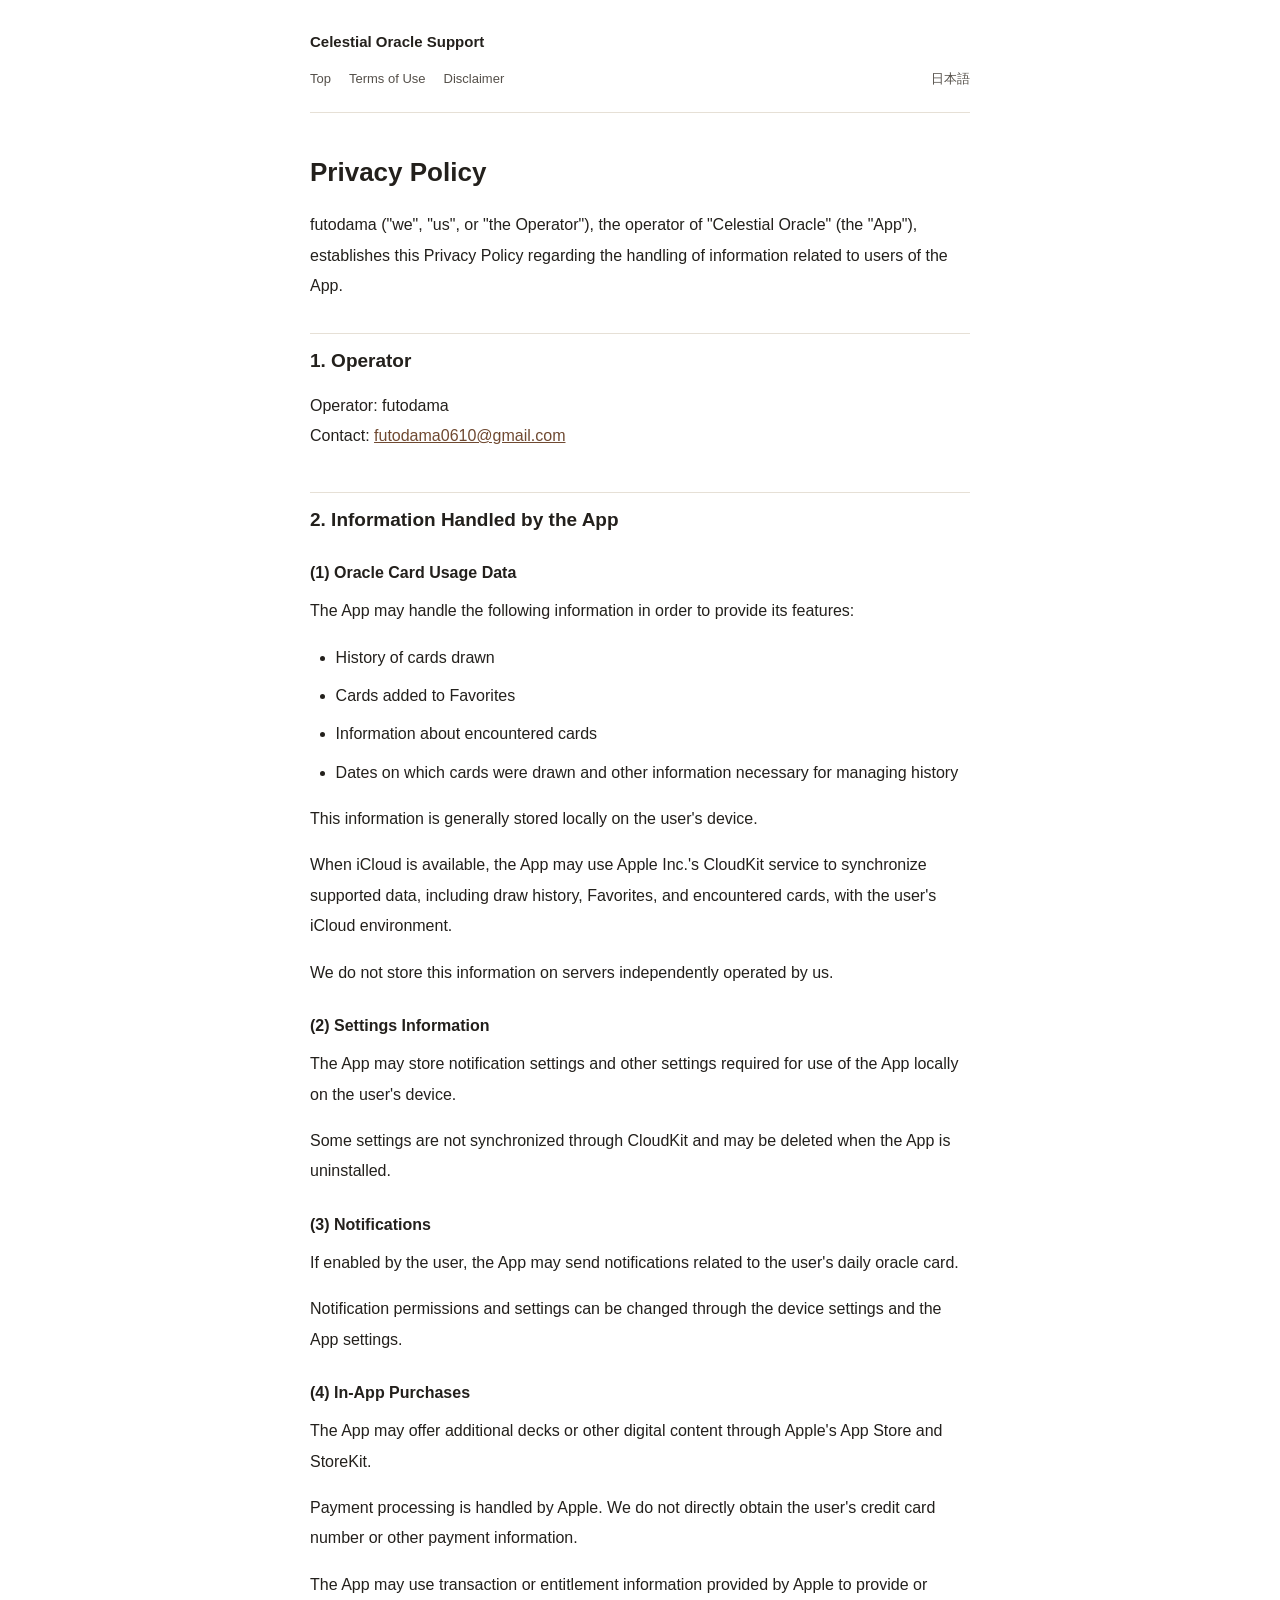
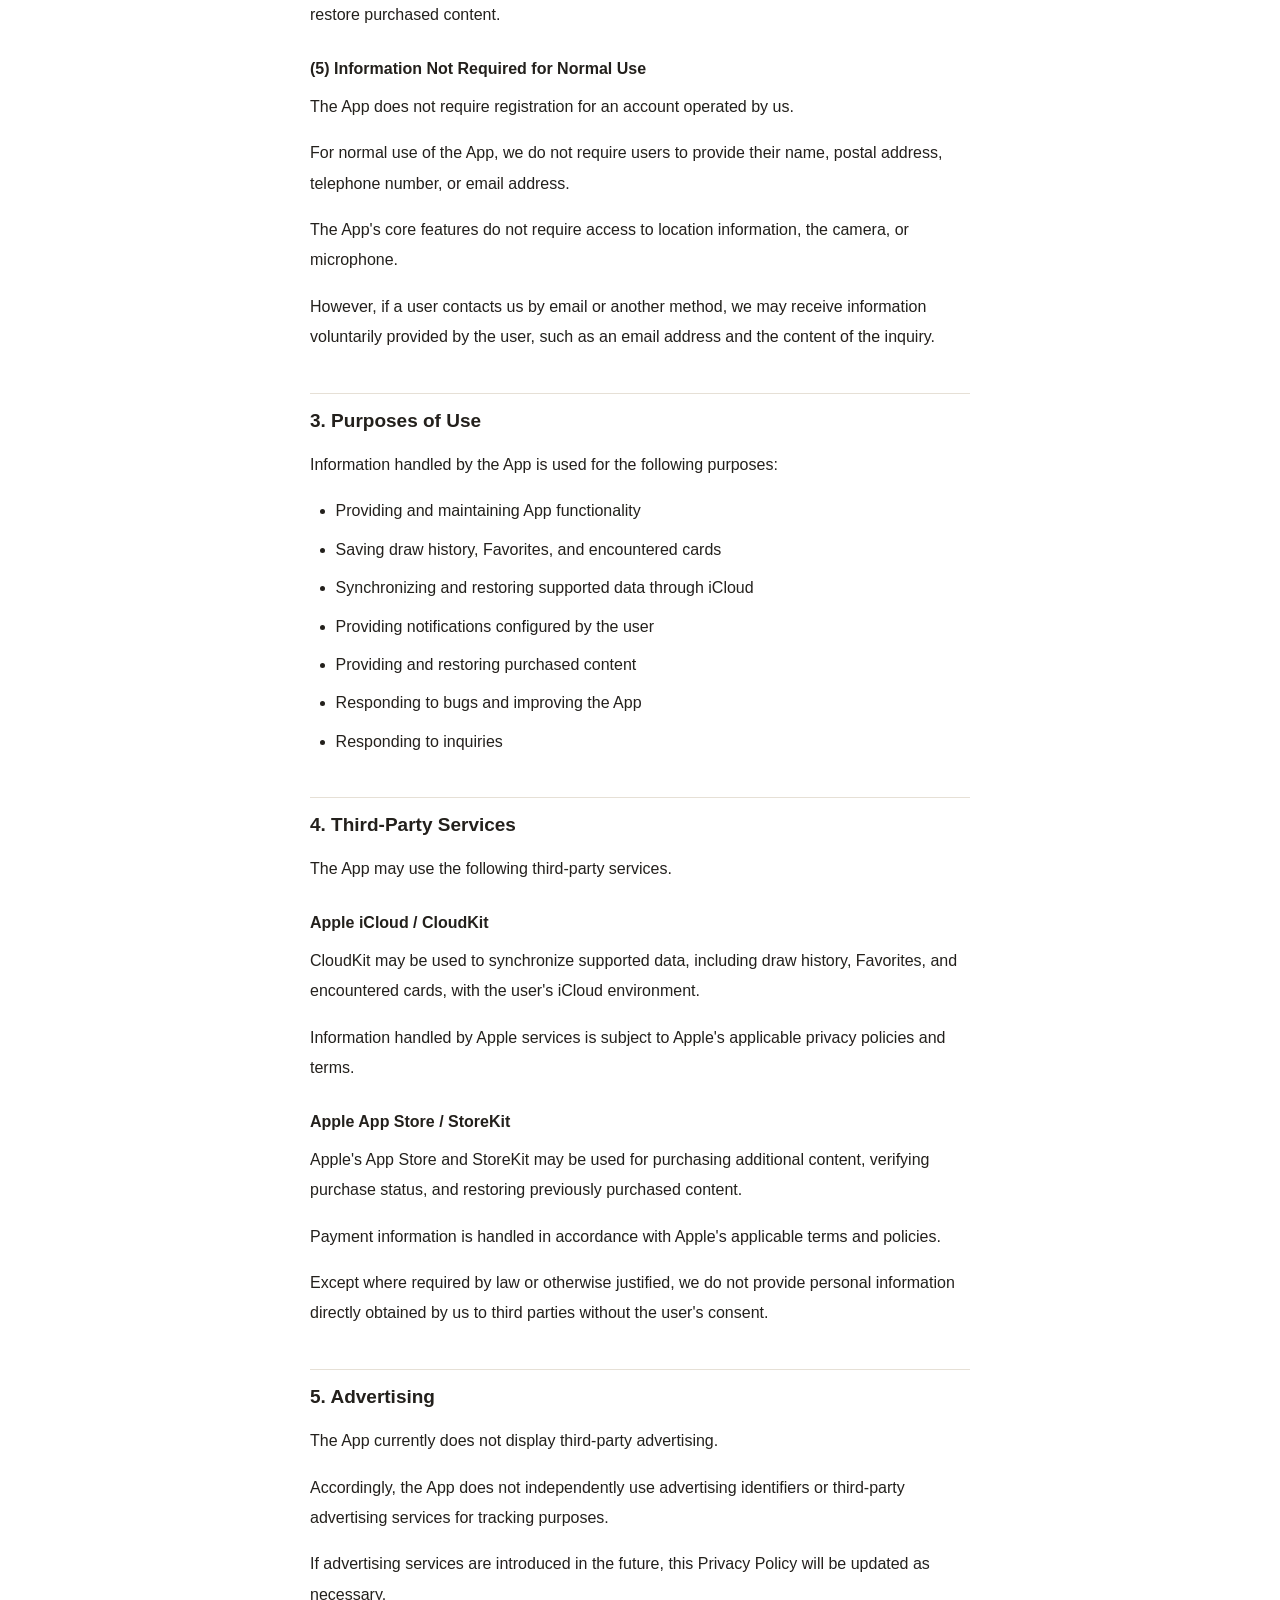
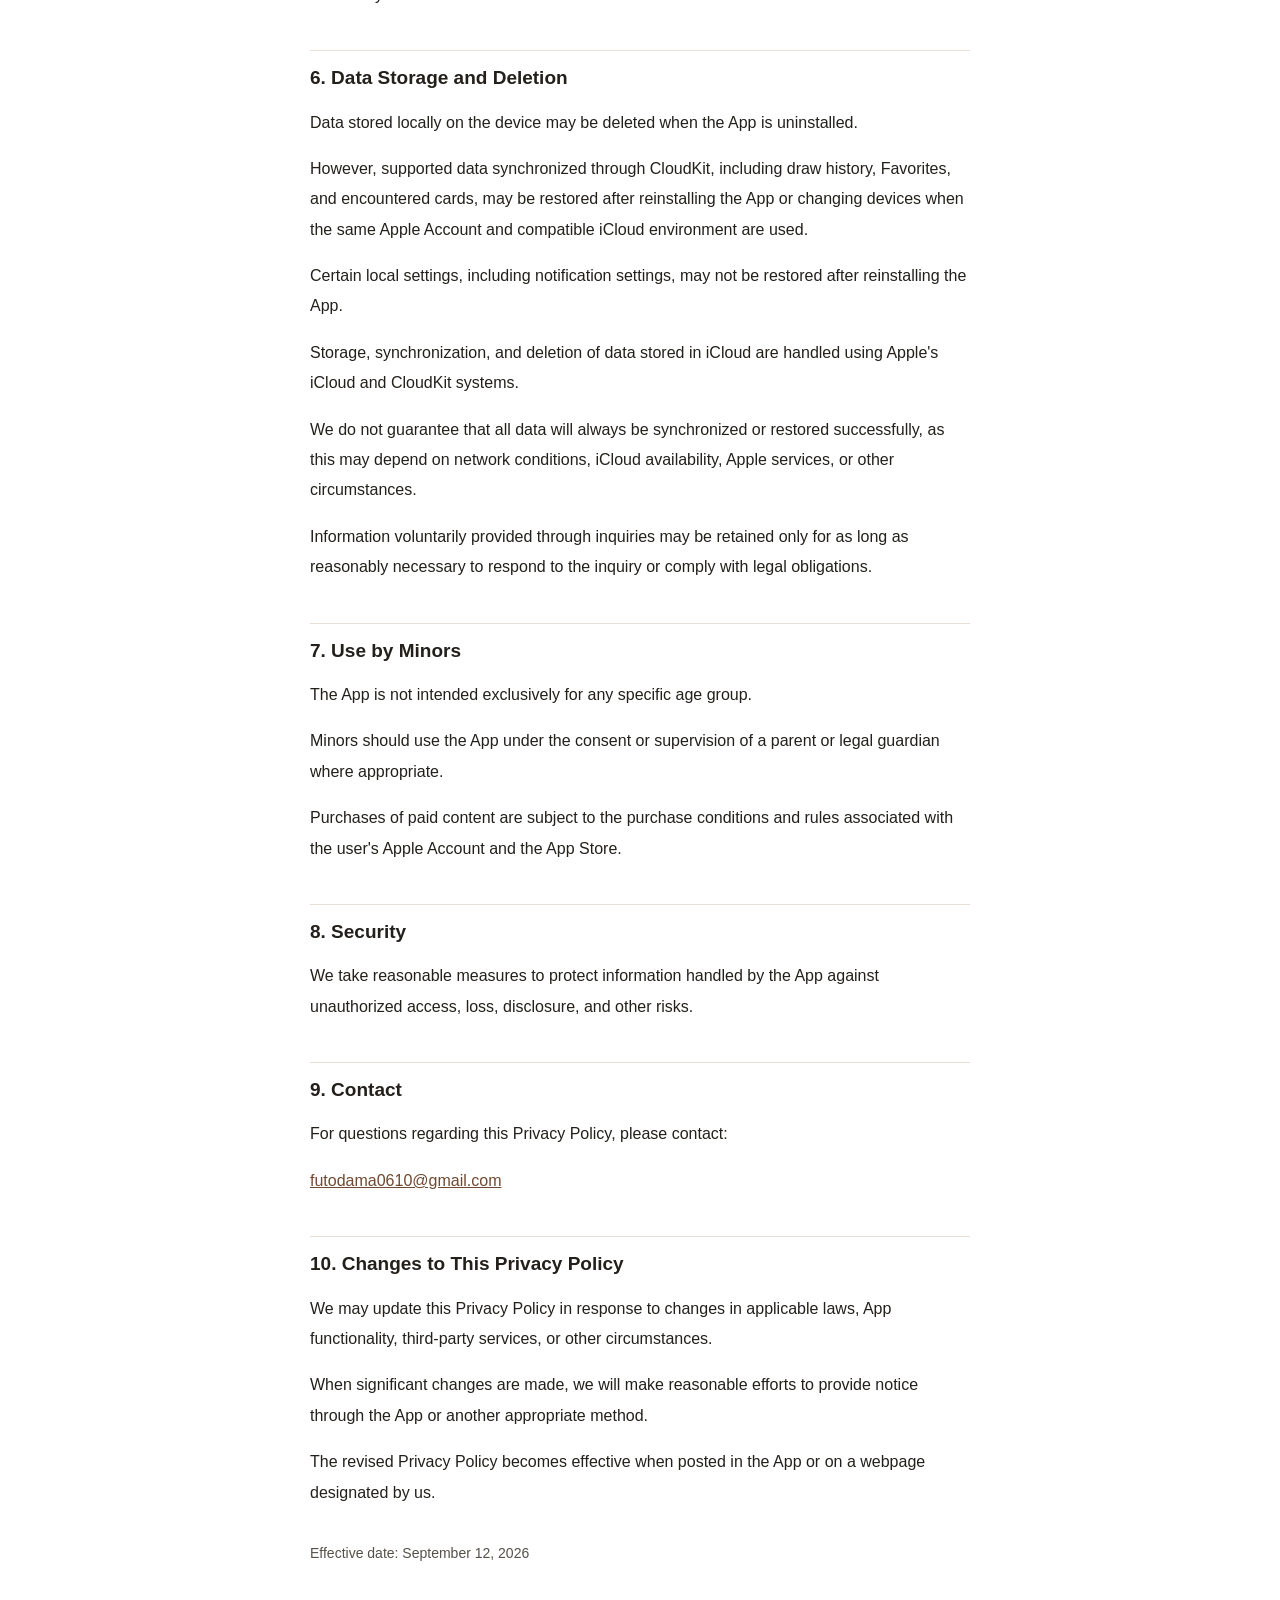
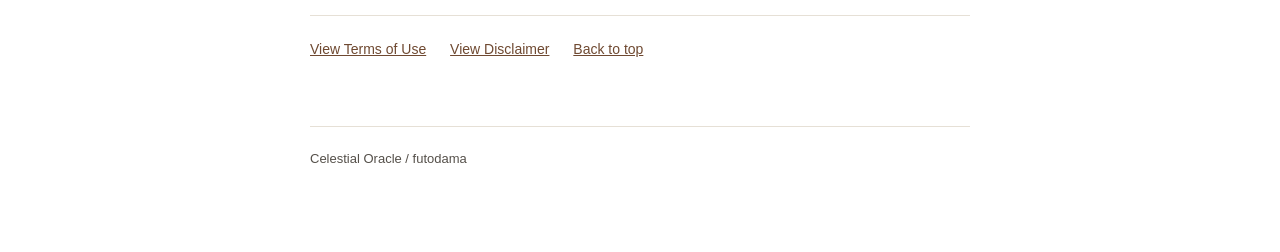
==== en/privacy/index.html @ 8b8c3f45 "feat: add Celestial Oracle support pages Public GitHub Pages support site for Celestial Oracle: Priv" ====
<!DOCTYPE html>
<html lang="en">
<head>
<meta charset="UTF-8">
<meta name="viewport" content="width=device-width, initial-scale=1">
<title>Privacy Policy | Celestial Oracle Support</title>
<meta name="description" content="Celestial Oracle's Privacy Policy.">
<link rel="stylesheet" href="../../style.css">
</head>
<body>
<div class="page">

<header class="site-header">
  <p class="site-title"><a href="../">Celestial Oracle Support</a></p>
  <nav class="site-nav" aria-label="Page links">
    <a href="../">Top</a>
    <a href="../terms/">Terms of Use</a>
    <a href="../disclaimer/">Disclaimer</a>
    <a class="lang-switch" href="../../privacy/">日本語</a>
  </nav>
</header>

<main>
  <h1>Privacy Policy</h1>

  <p>futodama ("we", "us", or "the Operator"), the operator of "Celestial Oracle" (the "App"), establishes this Privacy Policy regarding the handling of information related to users of the App.</p>

  <h2>1. Operator</h2>
  <p>Operator: futodama<br>
  Contact: <a href="mailto:futodama0610@gmail.com">futodama0610@gmail.com</a></p>

  <h2>2. Information Handled by the App</h2>

  <h3>(1) Oracle Card Usage Data</h3>
  <p>The App may handle the following information in order to provide its features:</p>
  <ul>
    <li>History of cards drawn</li>
    <li>Cards added to Favorites</li>
    <li>Information about encountered cards</li>
    <li>Dates on which cards were drawn and other information necessary for managing history</li>
  </ul>
  <p>This information is generally stored locally on the user's device.</p>
  <p>When iCloud is available, the App may use Apple Inc.'s CloudKit service to synchronize supported data, including draw history, Favorites, and encountered cards, with the user's iCloud environment.</p>
  <p>We do not store this information on servers independently operated by us.</p>

  <h3>(2) Settings Information</h3>
  <p>The App may store notification settings and other settings required for use of the App locally on the user's device.</p>
  <p>Some settings are not synchronized through CloudKit and may be deleted when the App is uninstalled.</p>

  <h3>(3) Notifications</h3>
  <p>If enabled by the user, the App may send notifications related to the user's daily oracle card.</p>
  <p>Notification permissions and settings can be changed through the device settings and the App settings.</p>

  <h3>(4) In-App Purchases</h3>
  <p>The App may offer additional decks or other digital content through Apple's App Store and StoreKit.</p>
  <p>Payment processing is handled by Apple. We do not directly obtain the user's credit card number or other payment information.</p>
  <p>The App may use transaction or entitlement information provided by Apple to provide or restore purchased content.</p>

  <h3>(5) Information Not Required for Normal Use</h3>
  <p>The App does not require registration for an account operated by us.</p>
  <p>For normal use of the App, we do not require users to provide their name, postal address, telephone number, or email address.</p>
  <p>The App's core features do not require access to location information, the camera, or microphone.</p>
  <p>However, if a user contacts us by email or another method, we may receive information voluntarily provided by the user, such as an email address and the content of the inquiry.</p>

  <h2>3. Purposes of Use</h2>
  <p>Information handled by the App is used for the following purposes:</p>
  <ul>
    <li>Providing and maintaining App functionality</li>
    <li>Saving draw history, Favorites, and encountered cards</li>
    <li>Synchronizing and restoring supported data through iCloud</li>
    <li>Providing notifications configured by the user</li>
    <li>Providing and restoring purchased content</li>
    <li>Responding to bugs and improving the App</li>
    <li>Responding to inquiries</li>
  </ul>

  <h2>4. Third-Party Services</h2>
  <p>The App may use the following third-party services.</p>

  <h3>Apple iCloud / CloudKit</h3>
  <p>CloudKit may be used to synchronize supported data, including draw history, Favorites, and encountered cards, with the user's iCloud environment.</p>
  <p>Information handled by Apple services is subject to Apple's applicable privacy policies and terms.</p>

  <h3>Apple App Store / StoreKit</h3>
  <p>Apple's App Store and StoreKit may be used for purchasing additional content, verifying purchase status, and restoring previously purchased content.</p>
  <p>Payment information is handled in accordance with Apple's applicable terms and policies.</p>

  <p>Except where required by law or otherwise justified, we do not provide personal information directly obtained by us to third parties without the user's consent.</p>

  <h2>5. Advertising</h2>
  <p>The App currently does not display third-party advertising.</p>
  <p>Accordingly, the App does not independently use advertising identifiers or third-party advertising services for tracking purposes.</p>
  <p>If advertising services are introduced in the future, this Privacy Policy will be updated as necessary.</p>

  <h2>6. Data Storage and Deletion</h2>
  <p>Data stored locally on the device may be deleted when the App is uninstalled.</p>
  <p>However, supported data synchronized through CloudKit, including draw history, Favorites, and encountered cards, may be restored after reinstalling the App or changing devices when the same Apple Account and compatible iCloud environment are used.</p>
  <p>Certain local settings, including notification settings, may not be restored after reinstalling the App.</p>
  <p>Storage, synchronization, and deletion of data stored in iCloud are handled using Apple's iCloud and CloudKit systems.</p>
  <p>We do not guarantee that all data will always be synchronized or restored successfully, as this may depend on network conditions, iCloud availability, Apple services, or other circumstances.</p>
  <p>Information voluntarily provided through inquiries may be retained only for as long as reasonably necessary to respond to the inquiry or comply with legal obligations.</p>

  <h2>7. Use by Minors</h2>
  <p>The App is not intended exclusively for any specific age group.</p>
  <p>Minors should use the App under the consent or supervision of a parent or legal guardian where appropriate.</p>
  <p>Purchases of paid content are subject to the purchase conditions and rules associated with the user's Apple Account and the App Store.</p>

  <h2>8. Security</h2>
  <p>We take reasonable measures to protect information handled by the App against unauthorized access, loss, disclosure, and other risks.</p>

  <h2>9. Contact</h2>
  <p>For questions regarding this Privacy Policy, please contact:</p>
  <p><a href="mailto:futodama0610@gmail.com">futodama0610@gmail.com</a></p>

  <h2>10. Changes to This Privacy Policy</h2>
  <p>We may update this Privacy Policy in response to changes in applicable laws, App functionality, third-party services, or other circumstances.</p>
  <p>When significant changes are made, we will make reasonable efforts to provide notice through the App or another appropriate method.</p>
  <p>The revised Privacy Policy becomes effective when posted in the App or on a webpage designated by us.</p>

  <p class="updated">Effective date: September 12, 2026</p>

  <div class="page-links">
    <a href="../terms/">View Terms of Use</a>
    <a href="../disclaimer/">View Disclaimer</a>
    <a href="../">Back to top</a>
  </div>
</main>

<footer class="site-footer">
  <p>Celestial Oracle / futodama</p>
</footer>

</div>
</body>
</html>
---- style.css ----
/* Celestial Oracle サポートサイト 共通スタイル
   外部フォント・外部画像・CDNは使用しない(OS標準フォントのみ)。 */

:root {
  --color-bg: #ffffff;
  --color-text: #23201c;
  --color-text-soft: #55504a;
  --color-accent: #6f4931;
  --color-rule: #e6e0d6;
  --color-surface: #fbfaf7;
}

* {
  box-sizing: border-box;
}

html {
  -webkit-text-size-adjust: 100%;
}

body {
  margin: 0;
  background: var(--color-bg);
  color: var(--color-text);
  font-family: -apple-system, BlinkMacSystemFont, "Hiragino Sans",
    "Hiragino Kaku Gothic ProN", "Yu Gothic", Meiryo, sans-serif;
  font-size: 16px;
  line-height: 1.9;
  overflow-x: hidden;
}

.page {
  max-width: 700px;
  margin: 0 auto;
  padding: 0 20px 64px;
}

/* ヘッダー */
.site-header {
  border-bottom: 1px solid var(--color-rule);
  margin-bottom: 40px;
  padding: 28px 0 20px;
}

.site-header .site-title {
  font-size: 15px;
  font-weight: 700;
  margin: 0 0 10px;
}

.site-header .site-title a {
  color: var(--color-text);
  text-decoration: none;
}

.site-nav {
  display: flex;
  flex-wrap: wrap;
  gap: 8px 18px;
  font-size: 13px;
}

.site-nav a {
  color: var(--color-text-soft);
  text-decoration: none;
  border-bottom: 1px solid transparent;
}

.site-nav a:hover,
.site-nav a:focus {
  color: var(--color-accent);
  border-bottom-color: var(--color-accent);
}

.site-nav .lang-switch {
  margin-left: auto;
}

/* 見出し */
h1 {
  font-size: 26px;
  line-height: 1.5;
  margin: 0 0 18px;
}

h2 {
  font-size: 19px;
  line-height: 1.6;
  margin: 40px 0 14px;
  padding-top: 12px;
  border-top: 1px solid var(--color-rule);
}

h2:first-of-type {
  margin-top: 32px;
}

h3 {
  font-size: 16px;
  line-height: 1.7;
  margin: 24px 0 10px;
  color: var(--color-text);
}

/* 本文 */
p {
  margin: 0 0 16px;
}

ul,
ol {
  margin: 0 0 16px;
  padding-left: 1.6em;
}

li {
  margin-bottom: 8px;
}

.lede {
  font-size: 16px;
  color: var(--color-text-soft);
  margin-bottom: 8px;
}

a {
  color: var(--color-accent);
}

.updated {
  color: var(--color-text-soft);
  font-size: 14px;
  margin-top: 32px;
}

/* トップページのカード状リンク */
.link-list {
  list-style: none;
  margin: 0 0 32px;
  padding: 0;
}

.link-list li {
  margin-bottom: 12px;
}

.link-list a {
  display: block;
  padding: 16px 18px;
  background: var(--color-surface);
  border: 1px solid var(--color-rule);
  border-radius: 6px;
  color: var(--color-text);
  text-decoration: none;
  font-size: 15px;
  font-weight: 600;
}

.link-list a:hover,
.link-list a:focus {
  border-color: var(--color-accent);
}

.link-list .desc {
  display: block;
  margin-top: 4px;
  font-size: 13px;
  font-weight: 400;
  color: var(--color-text-soft);
}

/* 関連ページ・戻る導線 */
.page-links {
  margin-top: 48px;
  padding-top: 20px;
  border-top: 1px solid var(--color-rule);
  font-size: 14px;
}

.page-links a {
  margin-right: 20px;
}

/* フッター */
.site-footer {
  margin-top: 64px;
  padding-top: 20px;
  border-top: 1px solid var(--color-rule);
  color: var(--color-text-soft);
  font-size: 13px;
}

@media (max-width: 480px) {
  body {
    font-size: 15.5px;
  }
  h1 {
    font-size: 22px;
  }
  h2 {
    font-size: 17px;
  }
}
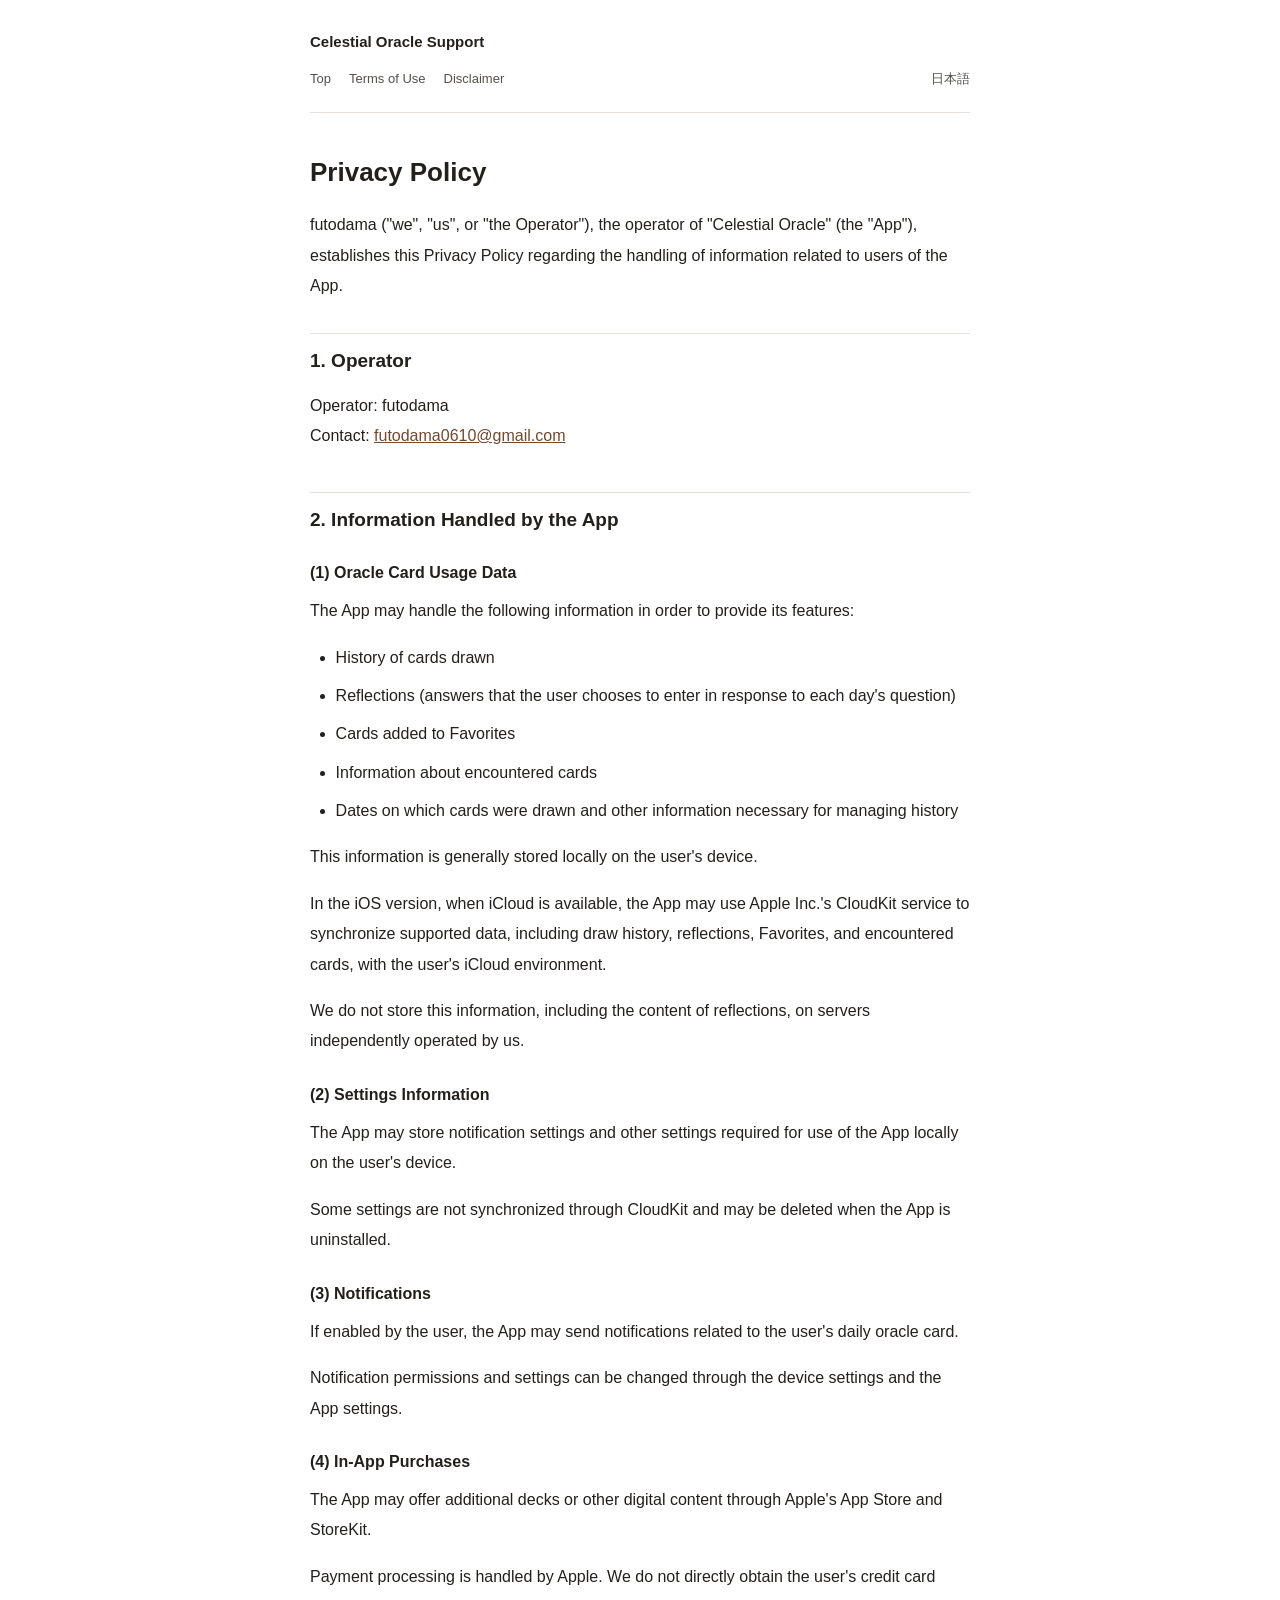
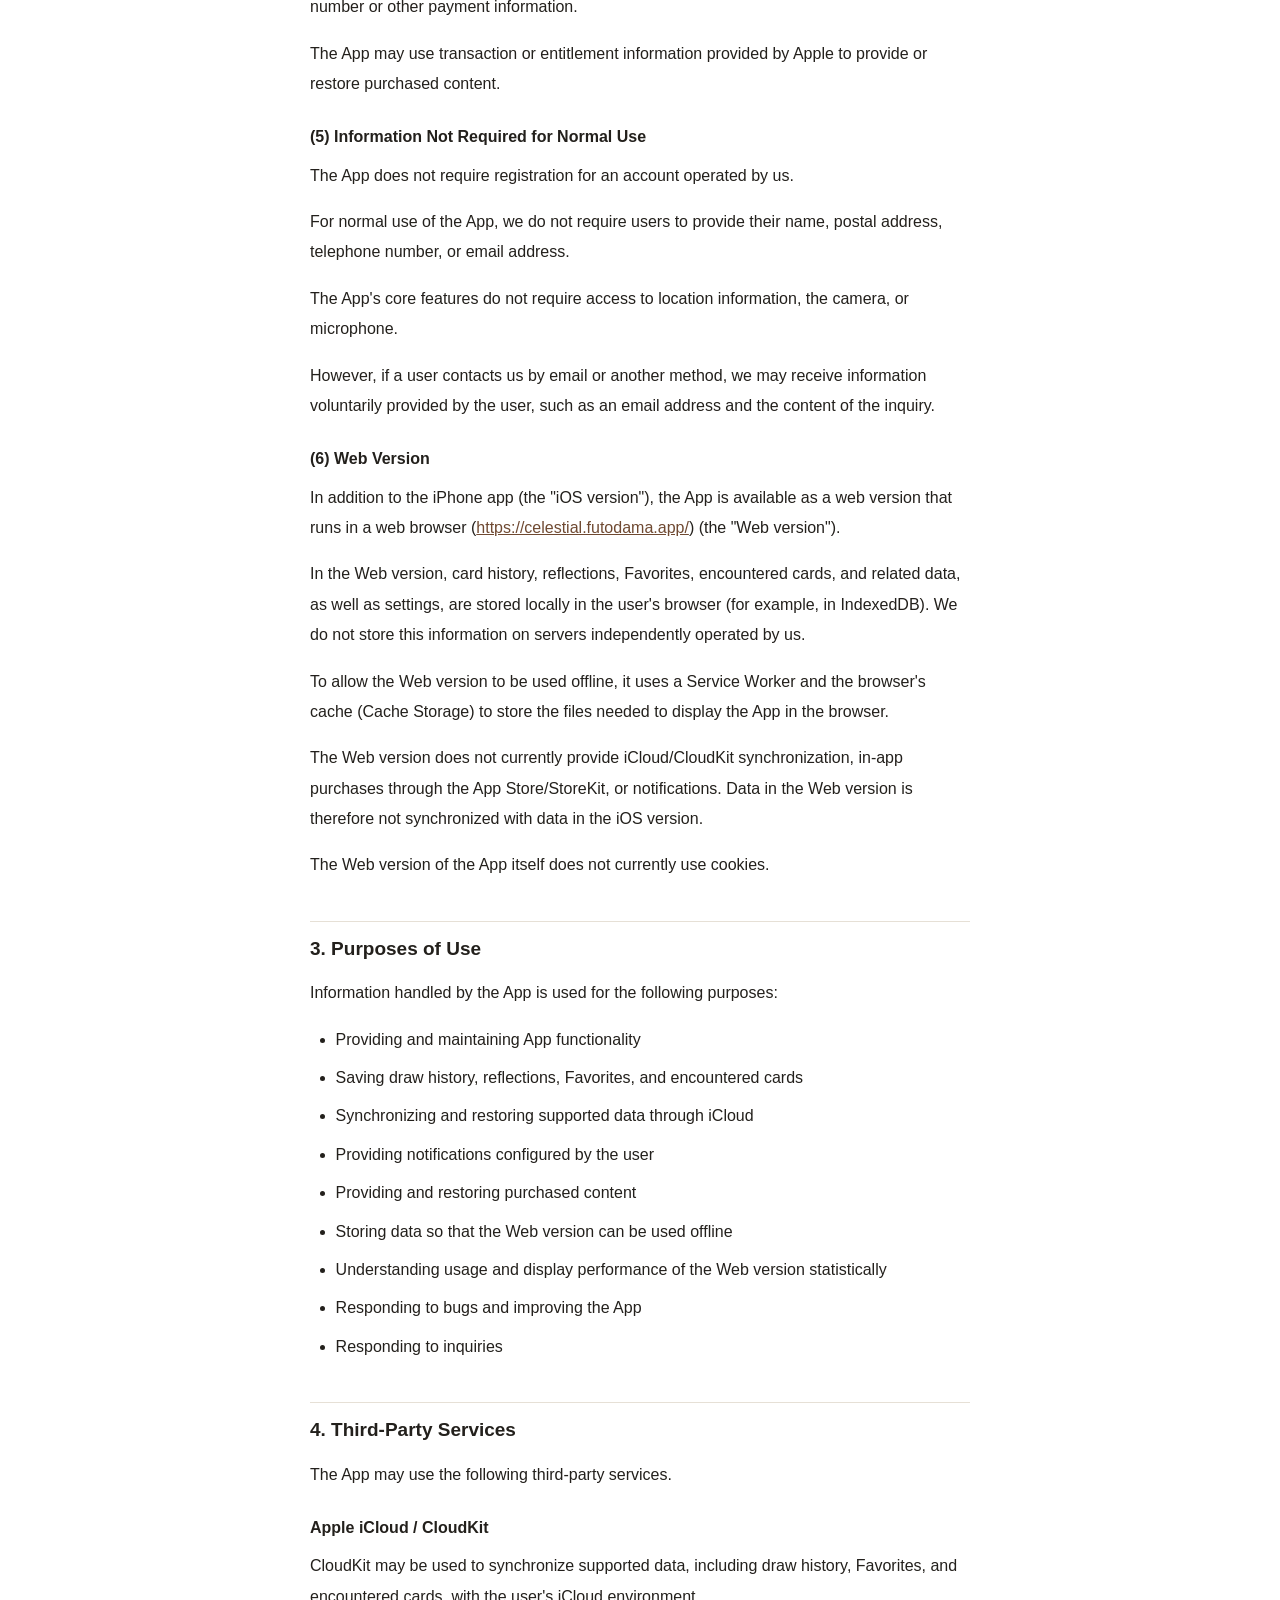
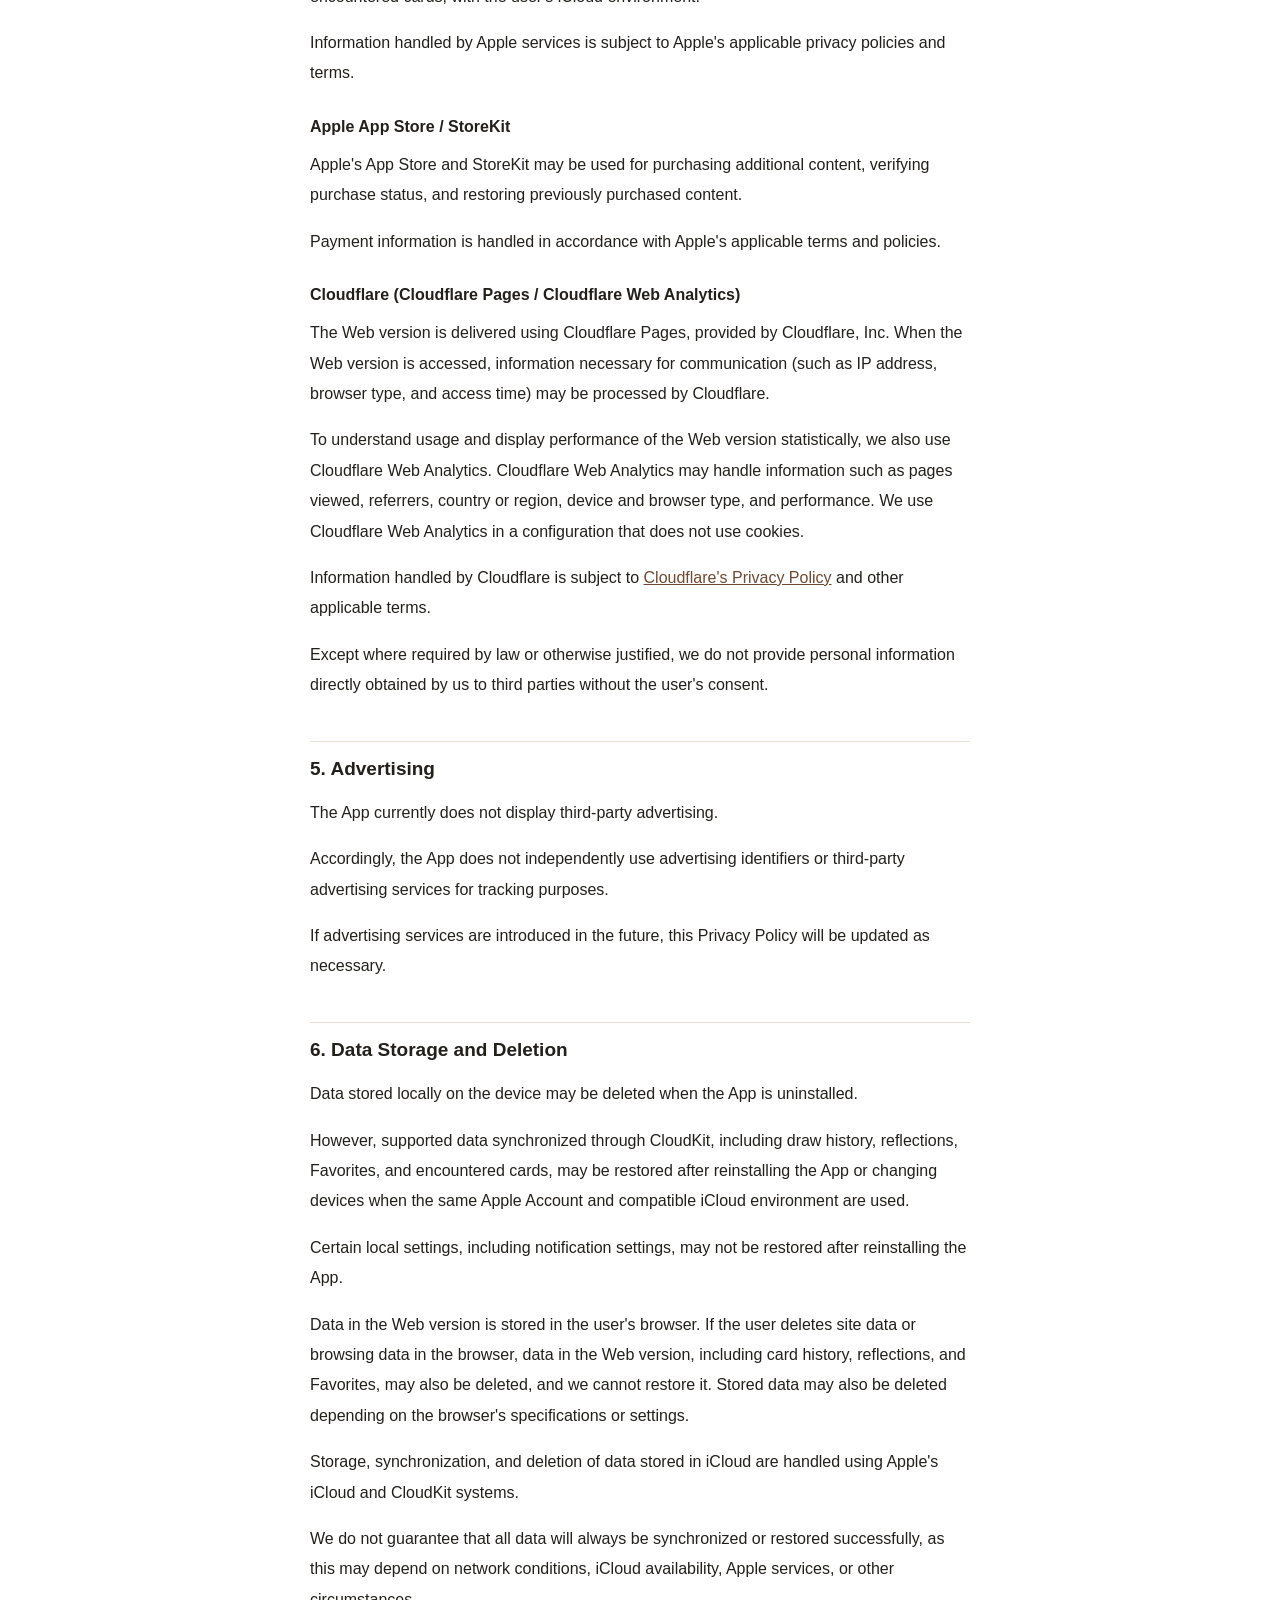
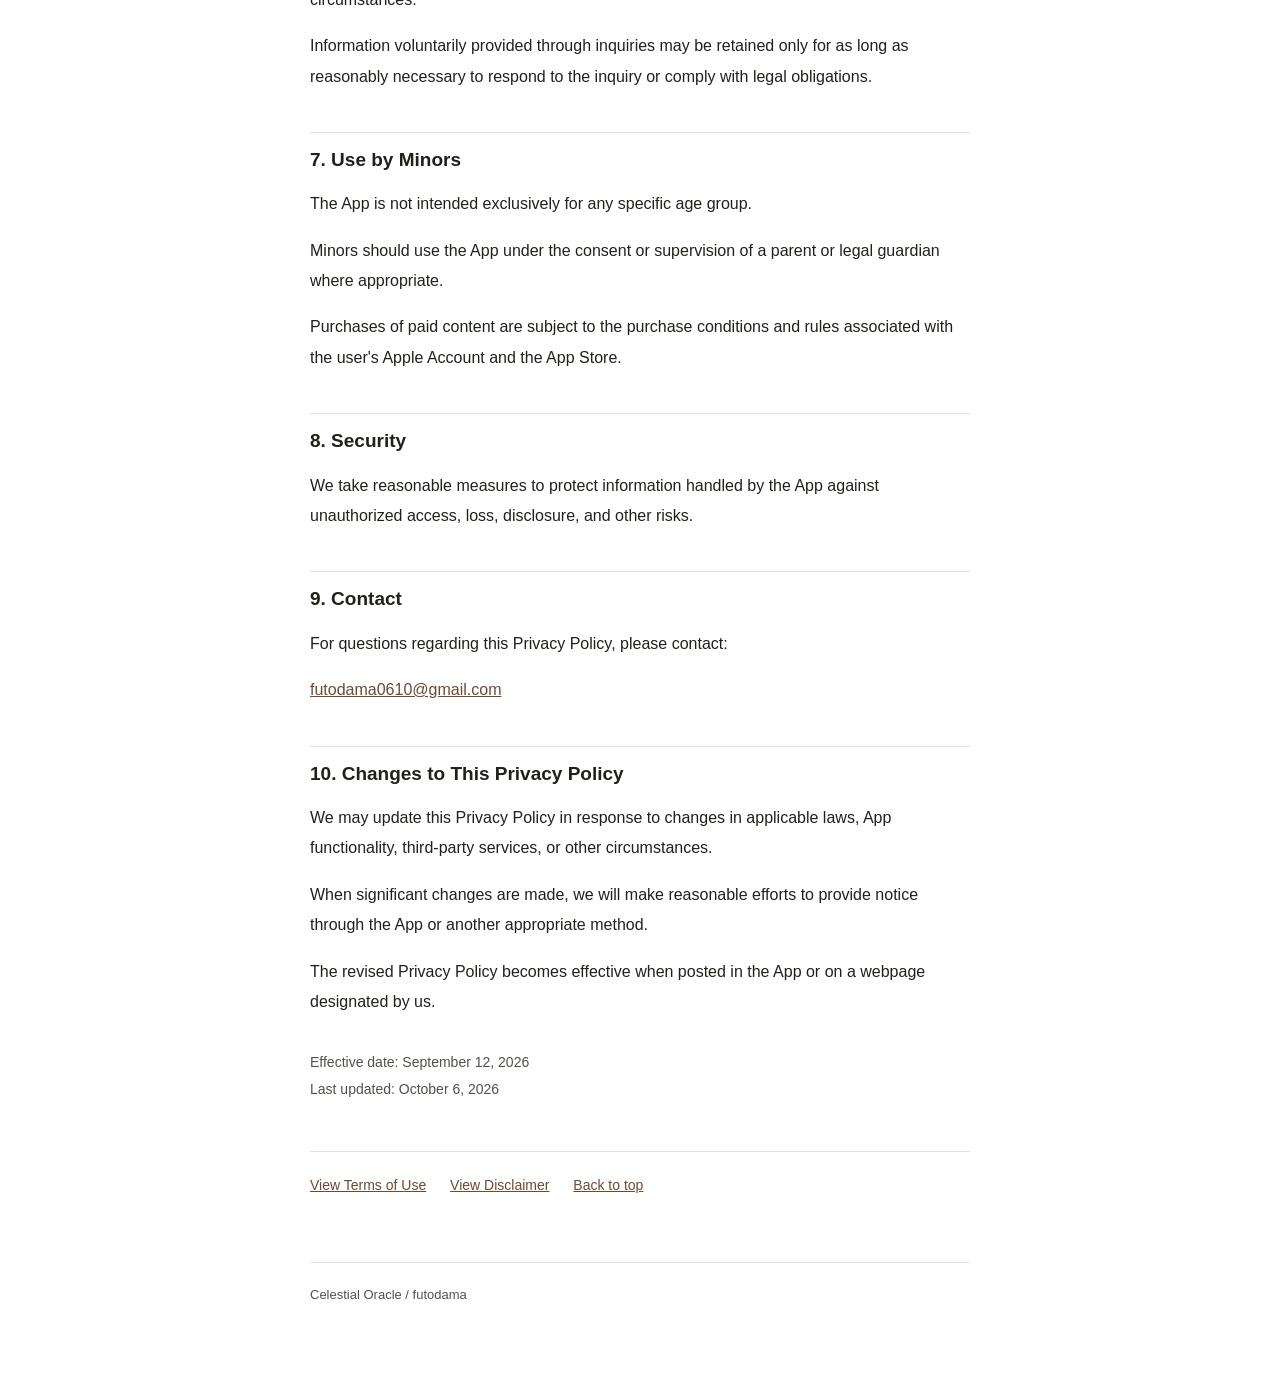
==== commit 56d7ea0c: "docs: update privacy policy for web version Co-Authored-By: Claude Opus 5.5 <noreply@anthropic.com>" ====
--- a/en/privacy/index.html
+++ b/en/privacy/index.html
@@ -35,13 +35,14 @@
   <p>The App may handle the following information in order to provide its features:</p>
   <ul>
     <li>History of cards drawn</li>
+    <li>Reflections (answers that the user chooses to enter in response to each day's question)</li>
     <li>Cards added to Favorites</li>
     <li>Information about encountered cards</li>
     <li>Dates on which cards were drawn and other information necessary for managing history</li>
   </ul>
   <p>This information is generally stored locally on the user's device.</p>
-  <p>When iCloud is available, the App may use Apple Inc.'s CloudKit service to synchronize supported data, including draw history, Favorites, and encountered cards, with the user's iCloud environment.</p>
-  <p>We do not store this information on servers independently operated by us.</p>
+  <p>In the iOS version, when iCloud is available, the App may use Apple Inc.'s CloudKit service to synchronize supported data, including draw history, reflections, Favorites, and encountered cards, with the user's iCloud environment.</p>
+  <p>We do not store this information, including the content of reflections, on servers independently operated by us.</p>
 
   <h3>(2) Settings Information</h3>
   <p>The App may store notification settings and other settings required for use of the App locally on the user's device.</p>
@@ -62,14 +63,23 @@
   <p>The App's core features do not require access to location information, the camera, or microphone.</p>
   <p>However, if a user contacts us by email or another method, we may receive information voluntarily provided by the user, such as an email address and the content of the inquiry.</p>
 
+  <h3>(6) Web Version</h3>
+  <p>In addition to the iPhone app (the "iOS version"), the App is available as a web version that runs in a web browser (<a href="https://celestial.futodama.app/">https://celestial.futodama.app/</a>) (the "Web version").</p>
+  <p>In the Web version, card history, reflections, Favorites, encountered cards, and related data, as well as settings, are stored locally in the user's browser (for example, in IndexedDB). We do not store this information on servers independently operated by us.</p>
+  <p>To allow the Web version to be used offline, it uses a Service Worker and the browser's cache (Cache Storage) to store the files needed to display the App in the browser.</p>
+  <p>The Web version does not currently provide iCloud/CloudKit synchronization, in-app purchases through the App Store/StoreKit, or notifications. Data in the Web version is therefore not synchronized with data in the iOS version.</p>
+  <p>The Web version of the App itself does not currently use cookies.</p>
+
   <h2>3. Purposes of Use</h2>
   <p>Information handled by the App is used for the following purposes:</p>
   <ul>
     <li>Providing and maintaining App functionality</li>
-    <li>Saving draw history, Favorites, and encountered cards</li>
+    <li>Saving draw history, reflections, Favorites, and encountered cards</li>
     <li>Synchronizing and restoring supported data through iCloud</li>
     <li>Providing notifications configured by the user</li>
     <li>Providing and restoring purchased content</li>
+    <li>Storing data so that the Web version can be used offline</li>
+    <li>Understanding usage and display performance of the Web version statistically</li>
     <li>Responding to bugs and improving the App</li>
     <li>Responding to inquiries</li>
   </ul>
@@ -85,6 +95,11 @@
   <p>Apple's App Store and StoreKit may be used for purchasing additional content, verifying purchase status, and restoring previously purchased content.</p>
   <p>Payment information is handled in accordance with Apple's applicable terms and policies.</p>
 
+  <h3>Cloudflare (Cloudflare Pages / Cloudflare Web Analytics)</h3>
+  <p>The Web version is delivered using Cloudflare Pages, provided by Cloudflare, Inc. When the Web version is accessed, information necessary for communication (such as IP address, browser type, and access time) may be processed by Cloudflare.</p>
+  <p>To understand usage and display performance of the Web version statistically, we also use Cloudflare Web Analytics. Cloudflare Web Analytics may handle information such as pages viewed, referrers, country or region, device and browser type, and performance. We use Cloudflare Web Analytics in a configuration that does not use cookies.</p>
+  <p>Information handled by Cloudflare is subject to <a href="https://www.cloudflare.com/privacypolicy/">Cloudflare's Privacy Policy</a> and other applicable terms.</p>
+
   <p>Except where required by law or otherwise justified, we do not provide personal information directly obtained by us to third parties without the user's consent.</p>
 
   <h2>5. Advertising</h2>
@@ -94,8 +109,9 @@
 
   <h2>6. Data Storage and Deletion</h2>
   <p>Data stored locally on the device may be deleted when the App is uninstalled.</p>
-  <p>However, supported data synchronized through CloudKit, including draw history, Favorites, and encountered cards, may be restored after reinstalling the App or changing devices when the same Apple Account and compatible iCloud environment are used.</p>
+  <p>However, supported data synchronized through CloudKit, including draw history, reflections, Favorites, and encountered cards, may be restored after reinstalling the App or changing devices when the same Apple Account and compatible iCloud environment are used.</p>
   <p>Certain local settings, including notification settings, may not be restored after reinstalling the App.</p>
+  <p>Data in the Web version is stored in the user's browser. If the user deletes site data or browsing data in the browser, data in the Web version, including card history, reflections, and Favorites, may also be deleted, and we cannot restore it. Stored data may also be deleted depending on the browser's specifications or settings.</p>
   <p>Storage, synchronization, and deletion of data stored in iCloud are handled using Apple's iCloud and CloudKit systems.</p>
   <p>We do not guarantee that all data will always be synchronized or restored successfully, as this may depend on network conditions, iCloud availability, Apple services, or other circumstances.</p>
   <p>Information voluntarily provided through inquiries may be retained only for as long as reasonably necessary to respond to the inquiry or comply with legal obligations.</p>
@@ -117,7 +133,8 @@
   <p>When significant changes are made, we will make reasonable efforts to provide notice through the App or another appropriate method.</p>
   <p>The revised Privacy Policy becomes effective when posted in the App or on a webpage designated by us.</p>
 
-  <p class="updated">Effective date: September 12, 2026</p>
+  <p class="updated">Effective date: September 12, 2026<br>
+  Last updated: October 6, 2026</p>
 
   <div class="page-links">
     <a href="../terms/">View Terms of Use</a>
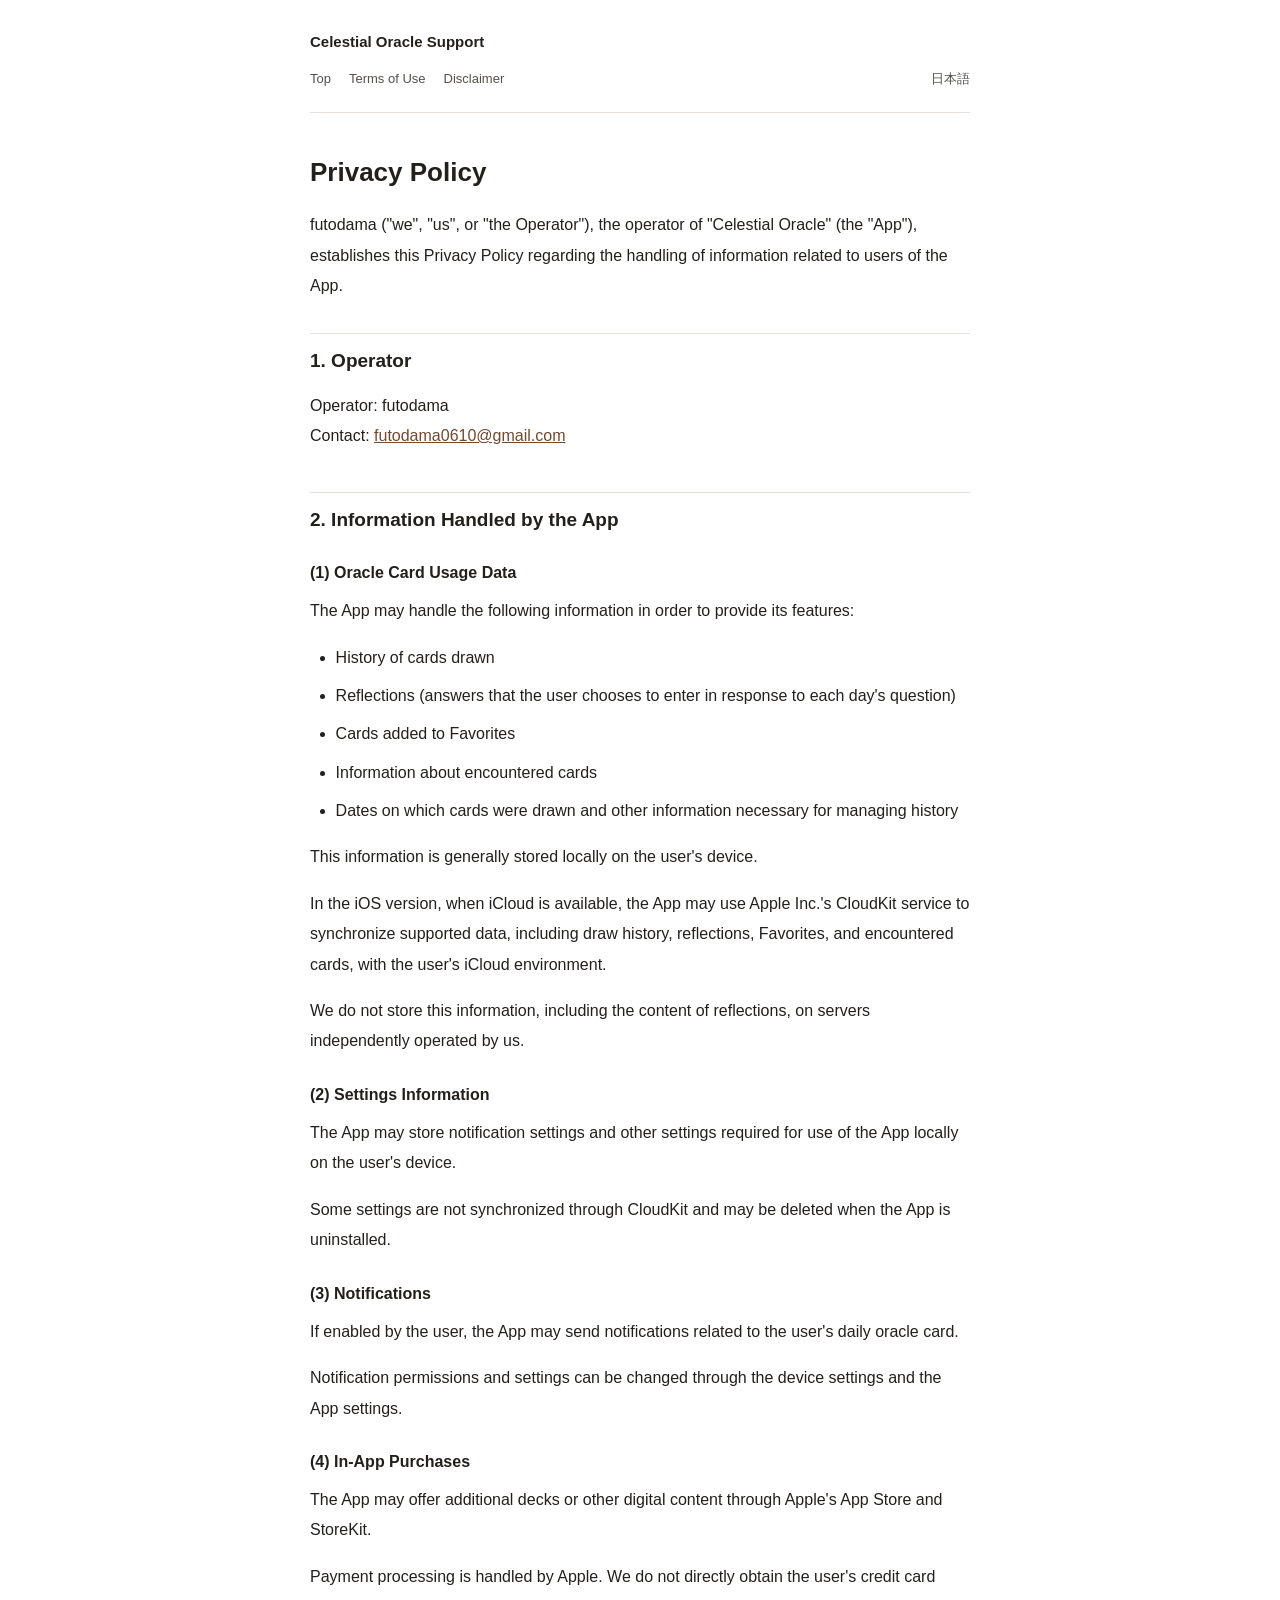
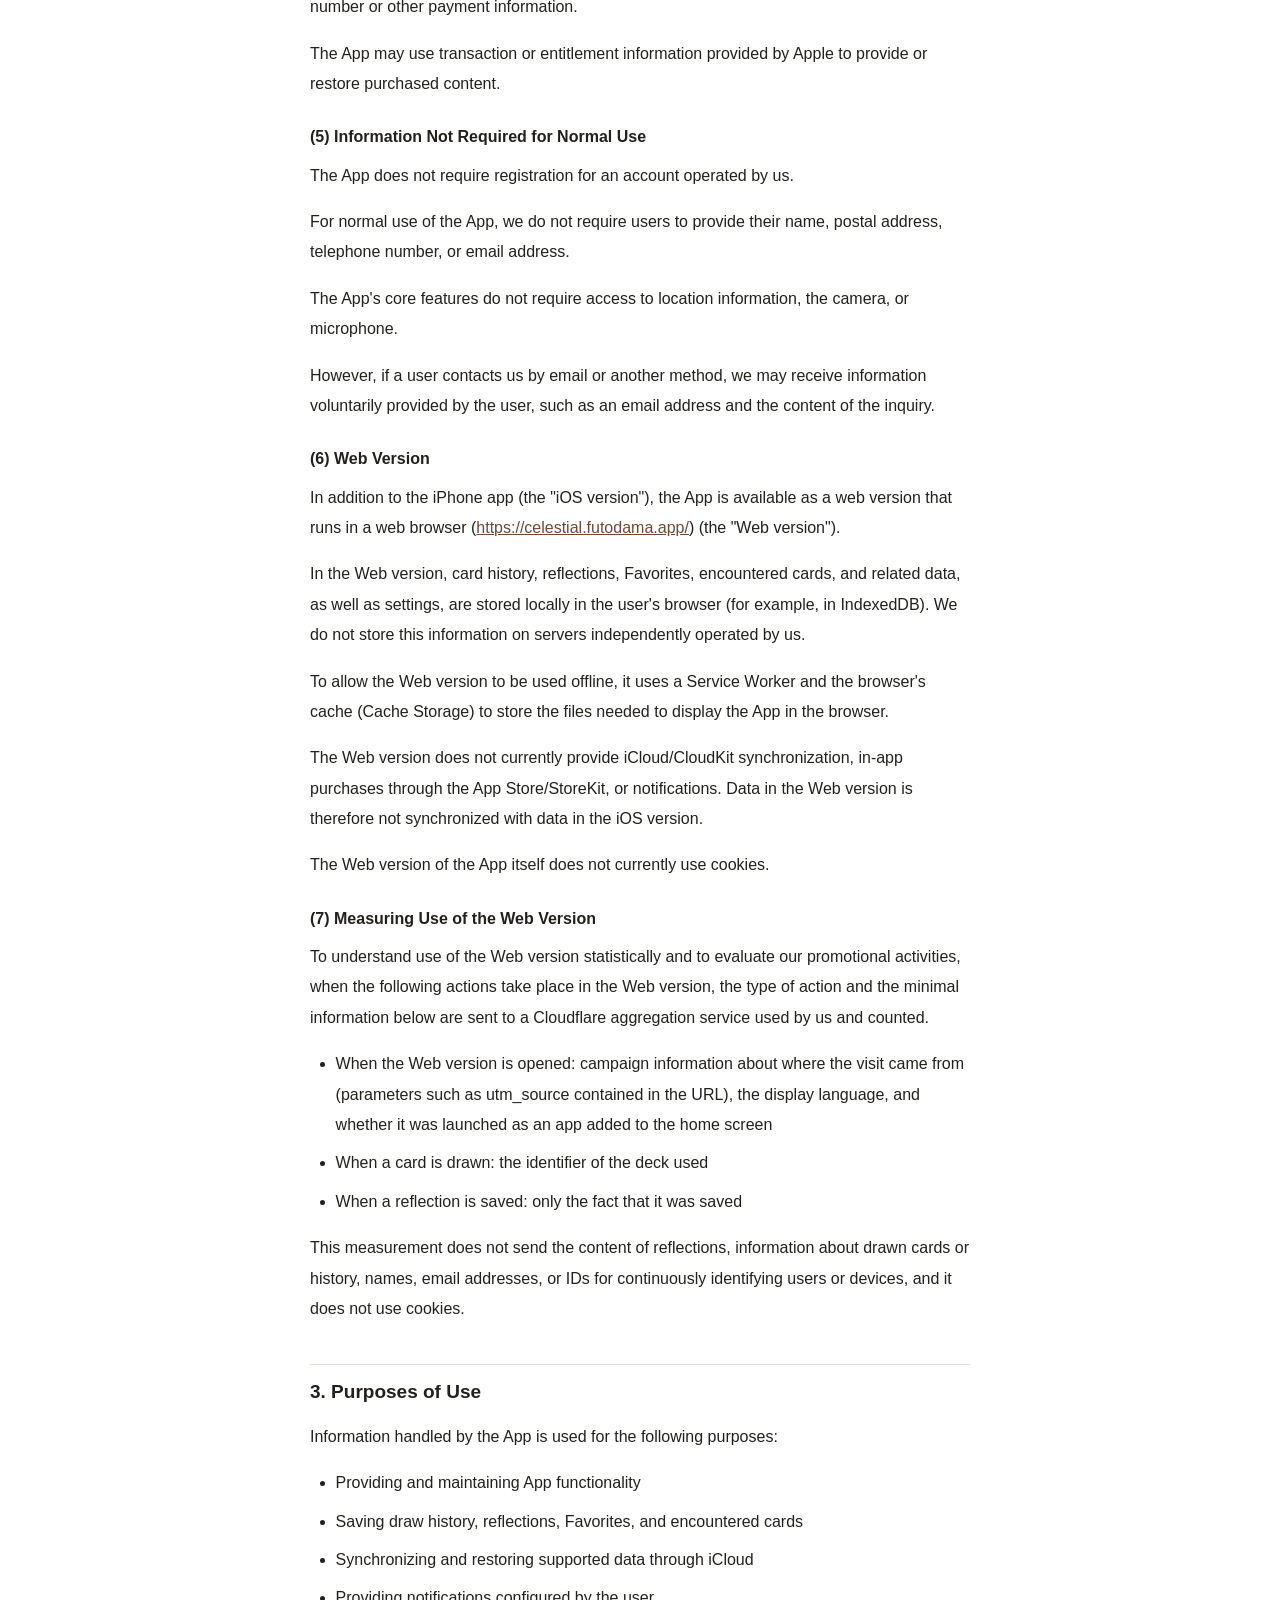
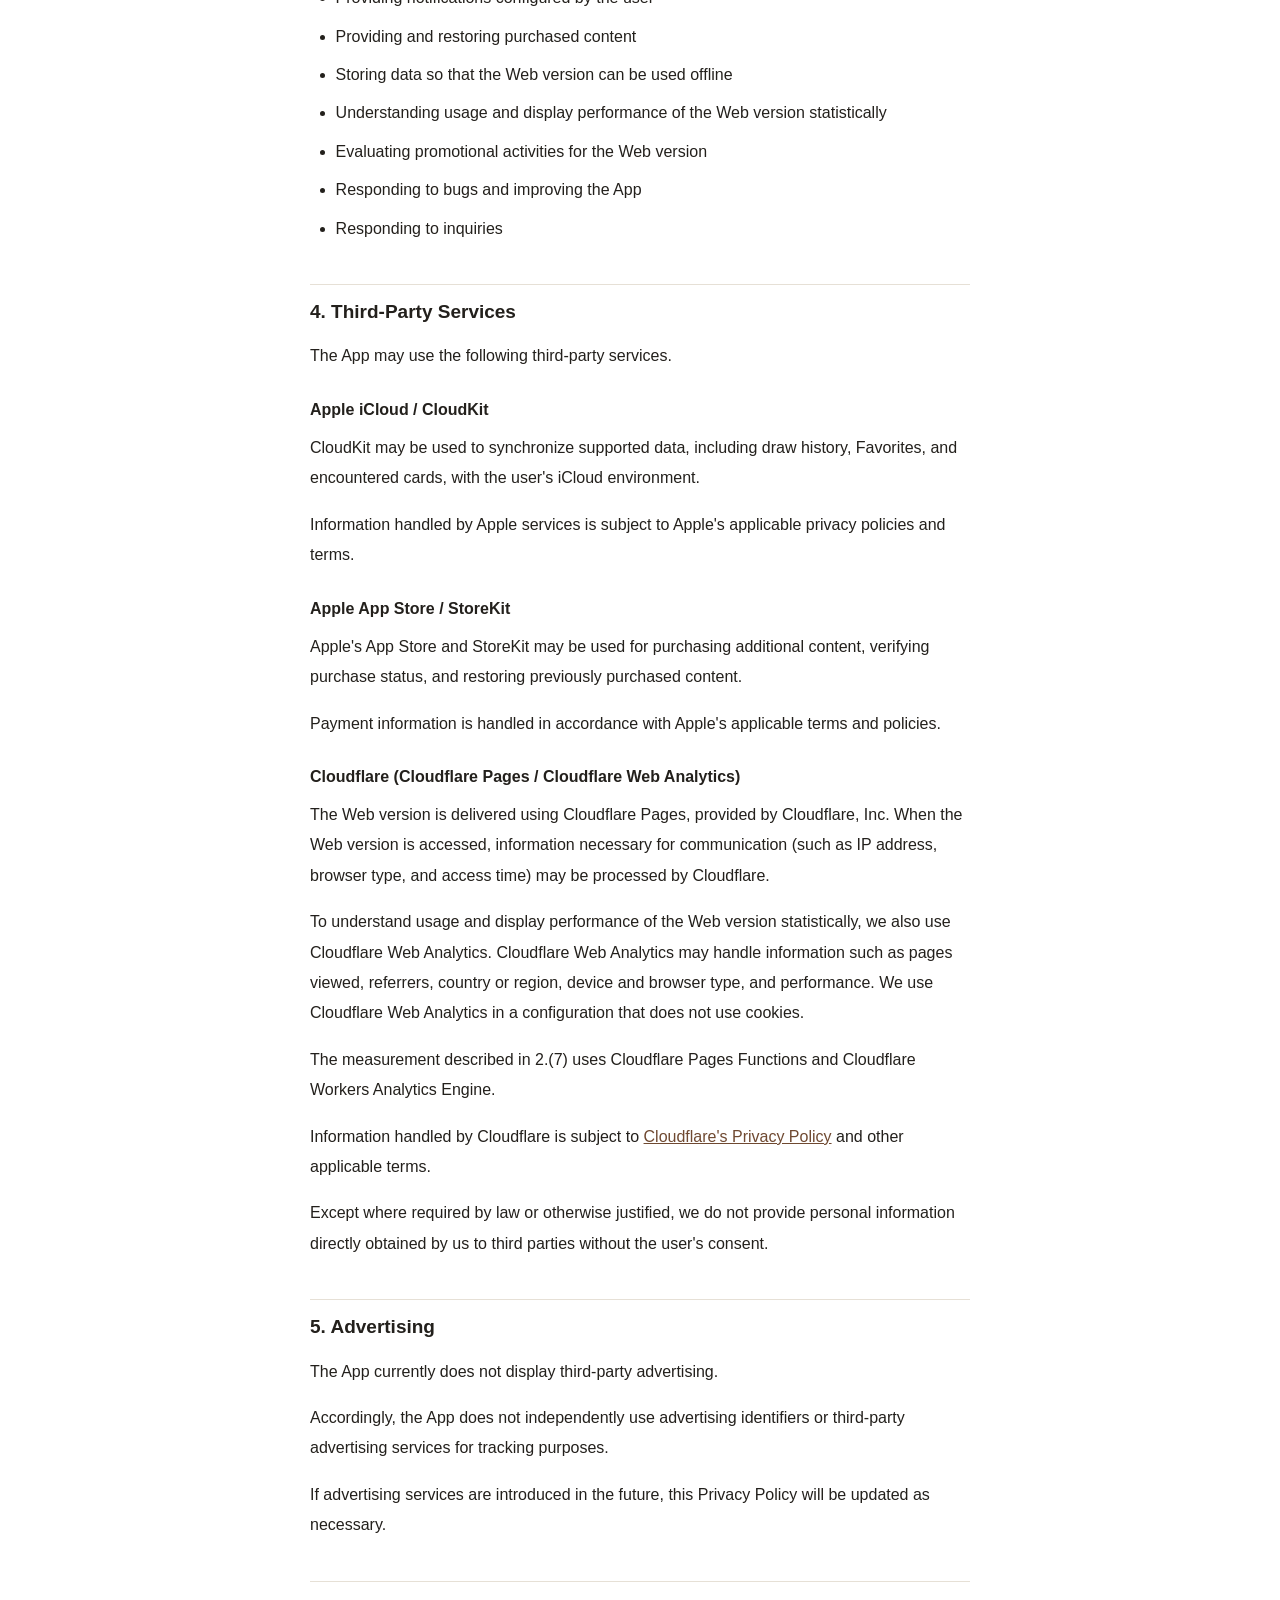
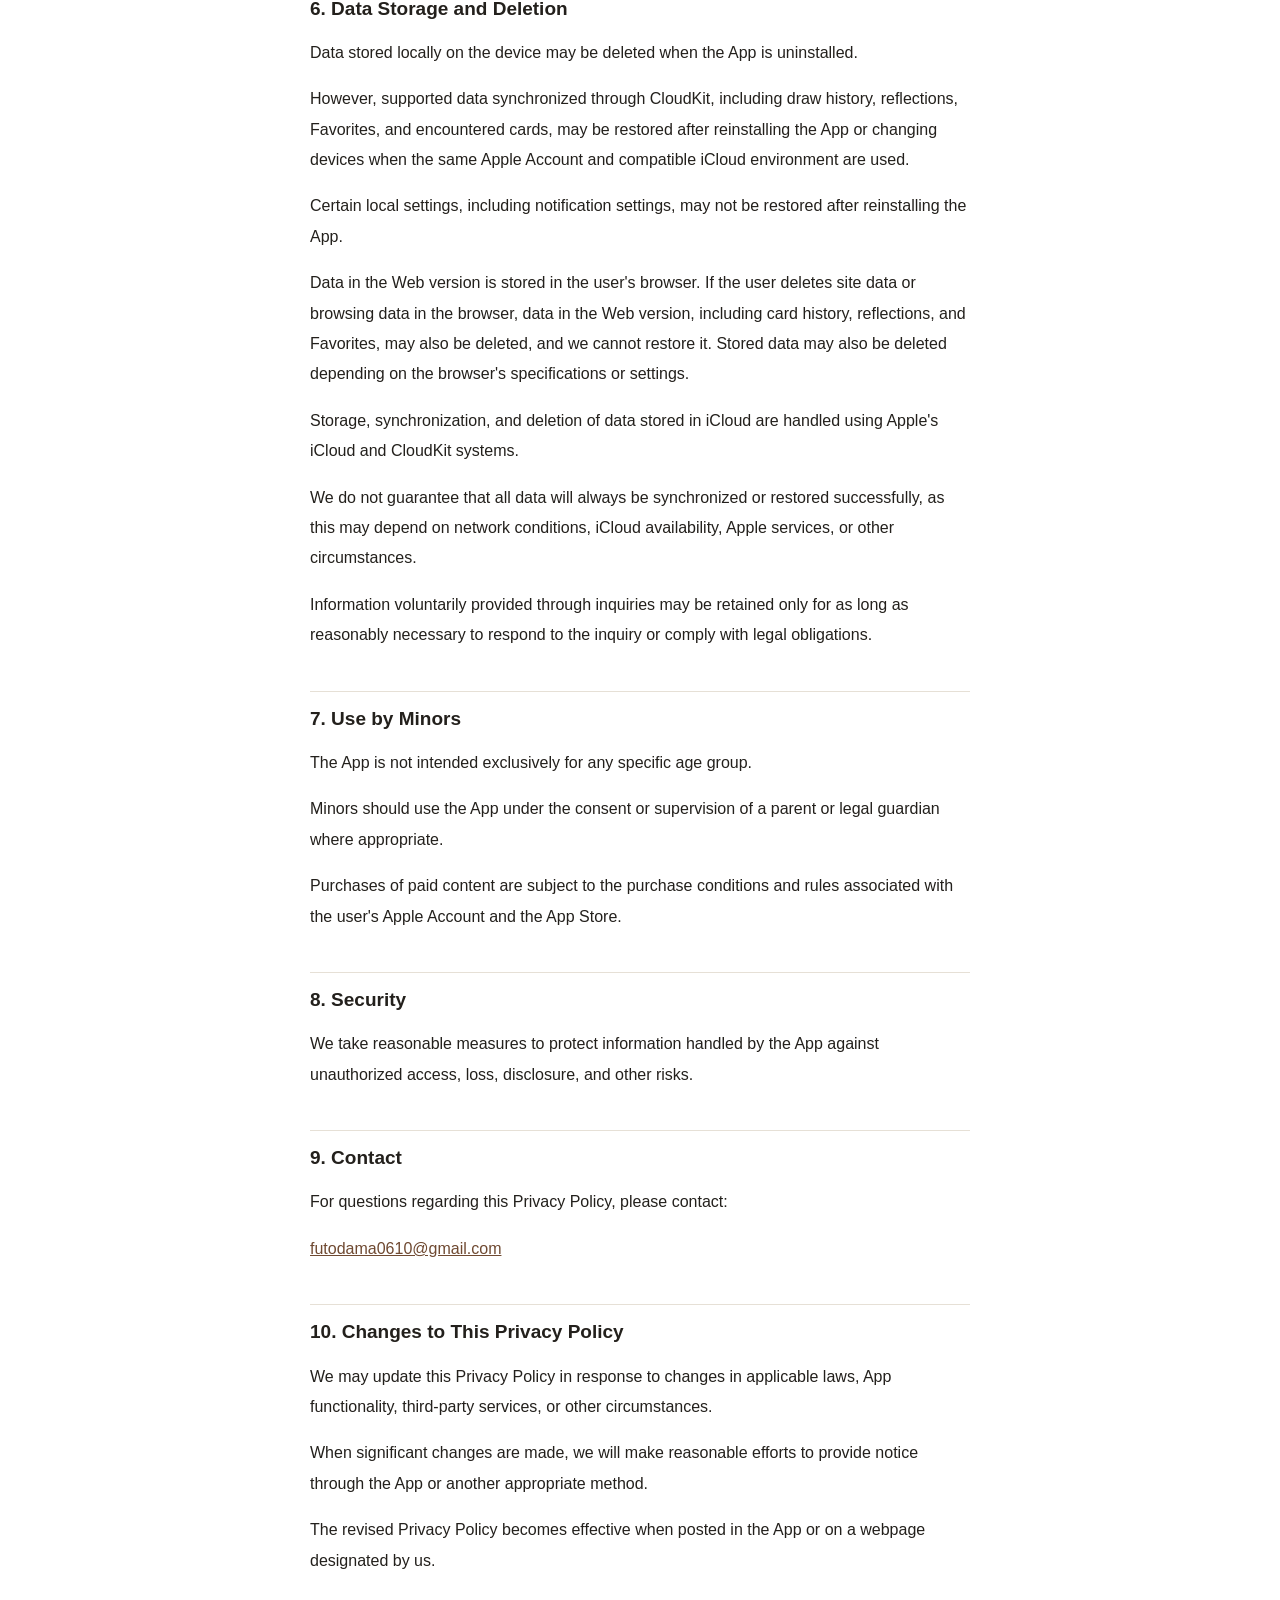
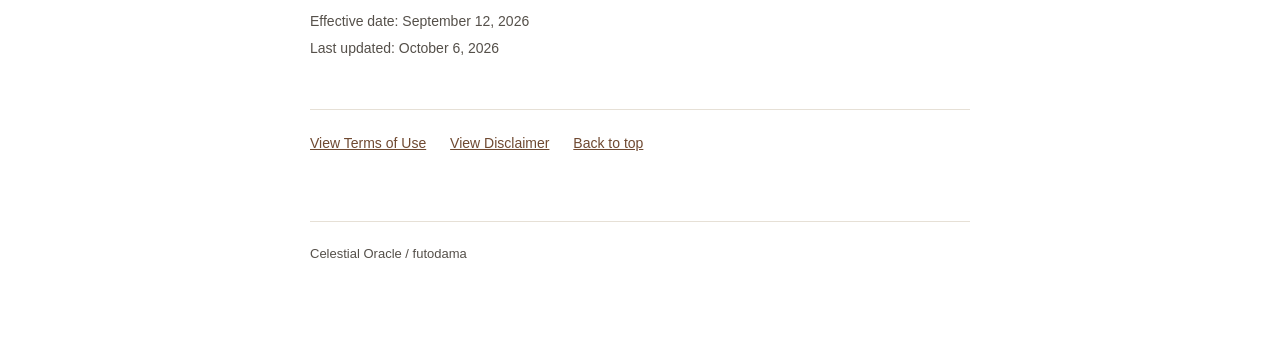
==== commit f754415c: "docs: document web analytics events Co-Authored-By: Claude Opus 5.5 <noreply@anthropic.com>" ====
--- a/en/privacy/index.html
+++ b/en/privacy/index.html
@@ -70,6 +70,15 @@
   <p>The Web version does not currently provide iCloud/CloudKit synchronization, in-app purchases through the App Store/StoreKit, or notifications. Data in the Web version is therefore not synchronized with data in the iOS version.</p>
   <p>The Web version of the App itself does not currently use cookies.</p>
 
+  <h3>(7) Measuring Use of the Web Version</h3>
+  <p>To understand use of the Web version statistically and to evaluate our promotional activities, when the following actions take place in the Web version, the type of action and the minimal information below are sent to a Cloudflare aggregation service used by us and counted.</p>
+  <ul>
+    <li>When the Web version is opened: campaign information about where the visit came from (parameters such as utm_source contained in the URL), the display language, and whether it was launched as an app added to the home screen</li>
+    <li>When a card is drawn: the identifier of the deck used</li>
+    <li>When a reflection is saved: only the fact that it was saved</li>
+  </ul>
+  <p>This measurement does not send the content of reflections, information about drawn cards or history, names, email addresses, or IDs for continuously identifying users or devices, and it does not use cookies.</p>
+
   <h2>3. Purposes of Use</h2>
   <p>Information handled by the App is used for the following purposes:</p>
   <ul>
@@ -80,6 +89,7 @@
     <li>Providing and restoring purchased content</li>
     <li>Storing data so that the Web version can be used offline</li>
     <li>Understanding usage and display performance of the Web version statistically</li>
+    <li>Evaluating promotional activities for the Web version</li>
     <li>Responding to bugs and improving the App</li>
     <li>Responding to inquiries</li>
   </ul>
@@ -98,6 +108,7 @@
   <h3>Cloudflare (Cloudflare Pages / Cloudflare Web Analytics)</h3>
   <p>The Web version is delivered using Cloudflare Pages, provided by Cloudflare, Inc. When the Web version is accessed, information necessary for communication (such as IP address, browser type, and access time) may be processed by Cloudflare.</p>
   <p>To understand usage and display performance of the Web version statistically, we also use Cloudflare Web Analytics. Cloudflare Web Analytics may handle information such as pages viewed, referrers, country or region, device and browser type, and performance. We use Cloudflare Web Analytics in a configuration that does not use cookies.</p>
+  <p>The measurement described in 2.(7) uses Cloudflare Pages Functions and Cloudflare Workers Analytics Engine.</p>
   <p>Information handled by Cloudflare is subject to <a href="https://www.cloudflare.com/privacypolicy/">Cloudflare's Privacy Policy</a> and other applicable terms.</p>
 
   <p>Except where required by law or otherwise justified, we do not provide personal information directly obtained by us to third parties without the user's consent.</p>
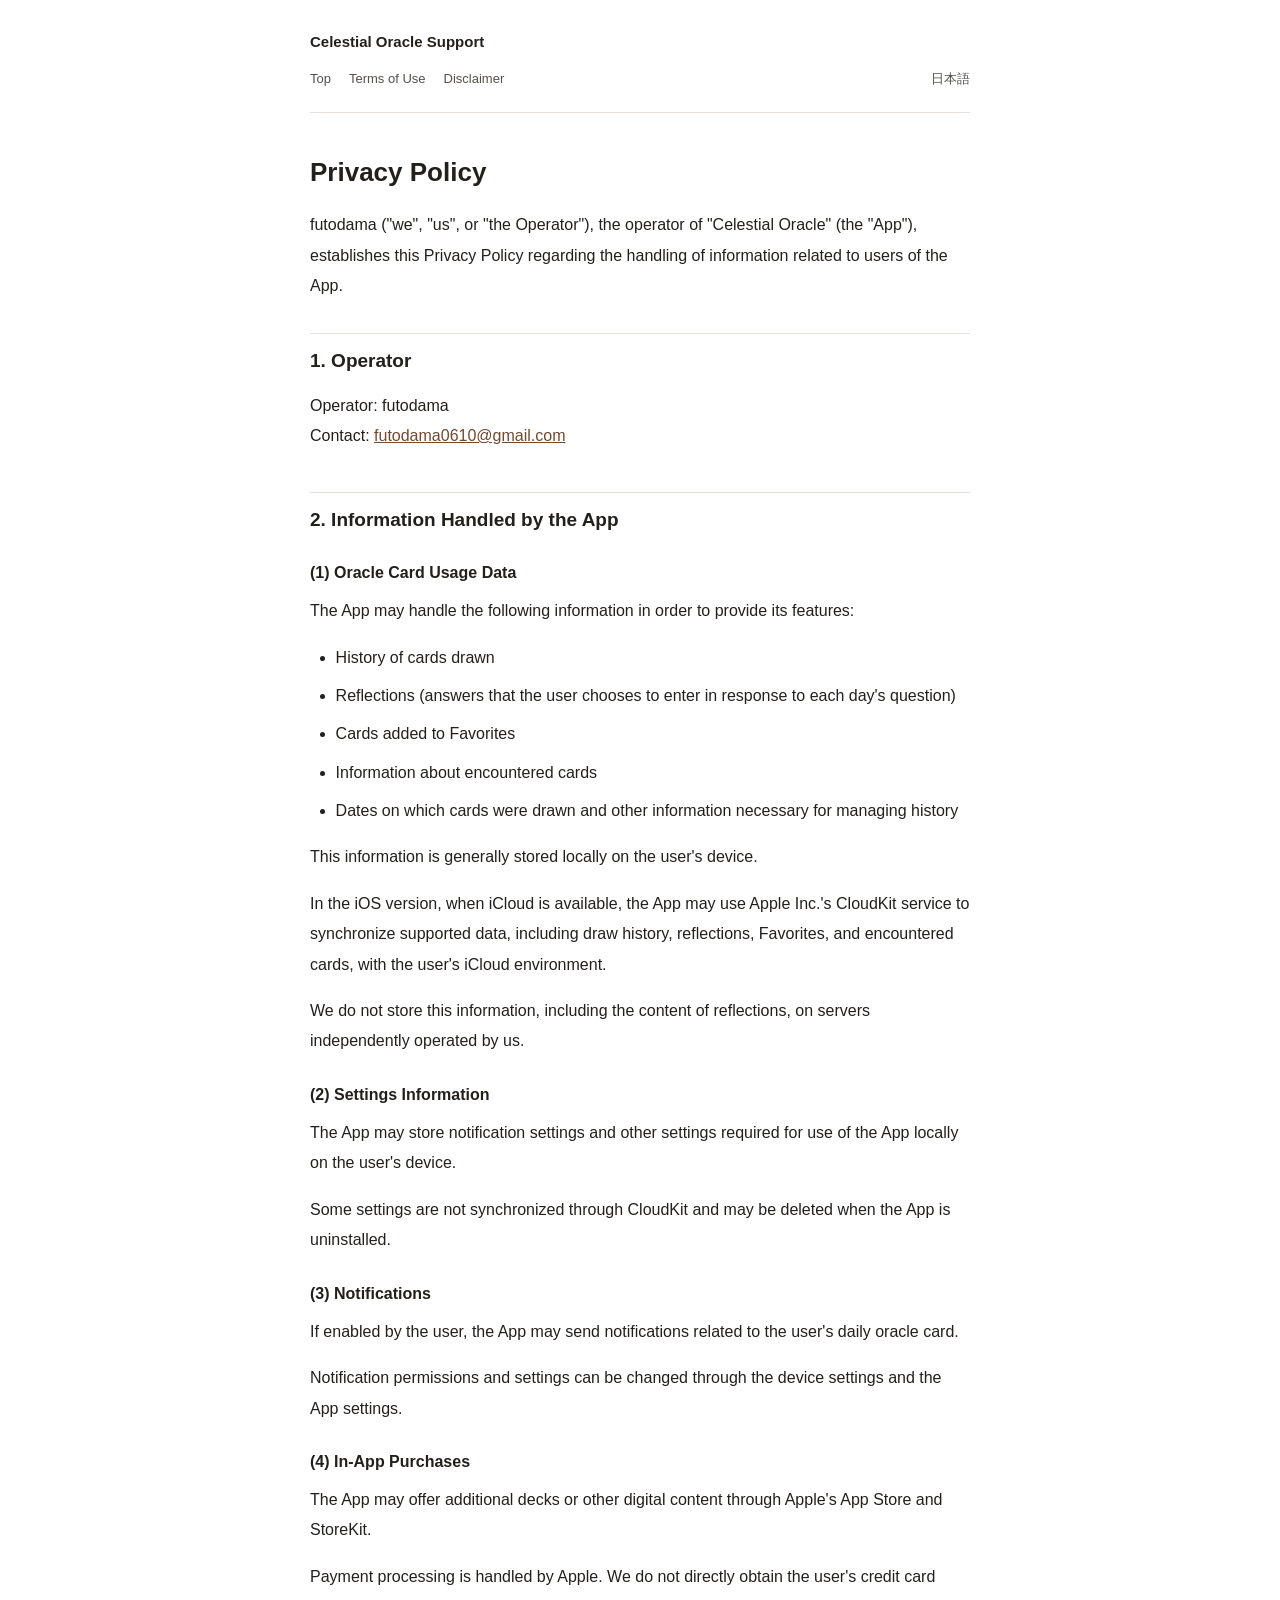
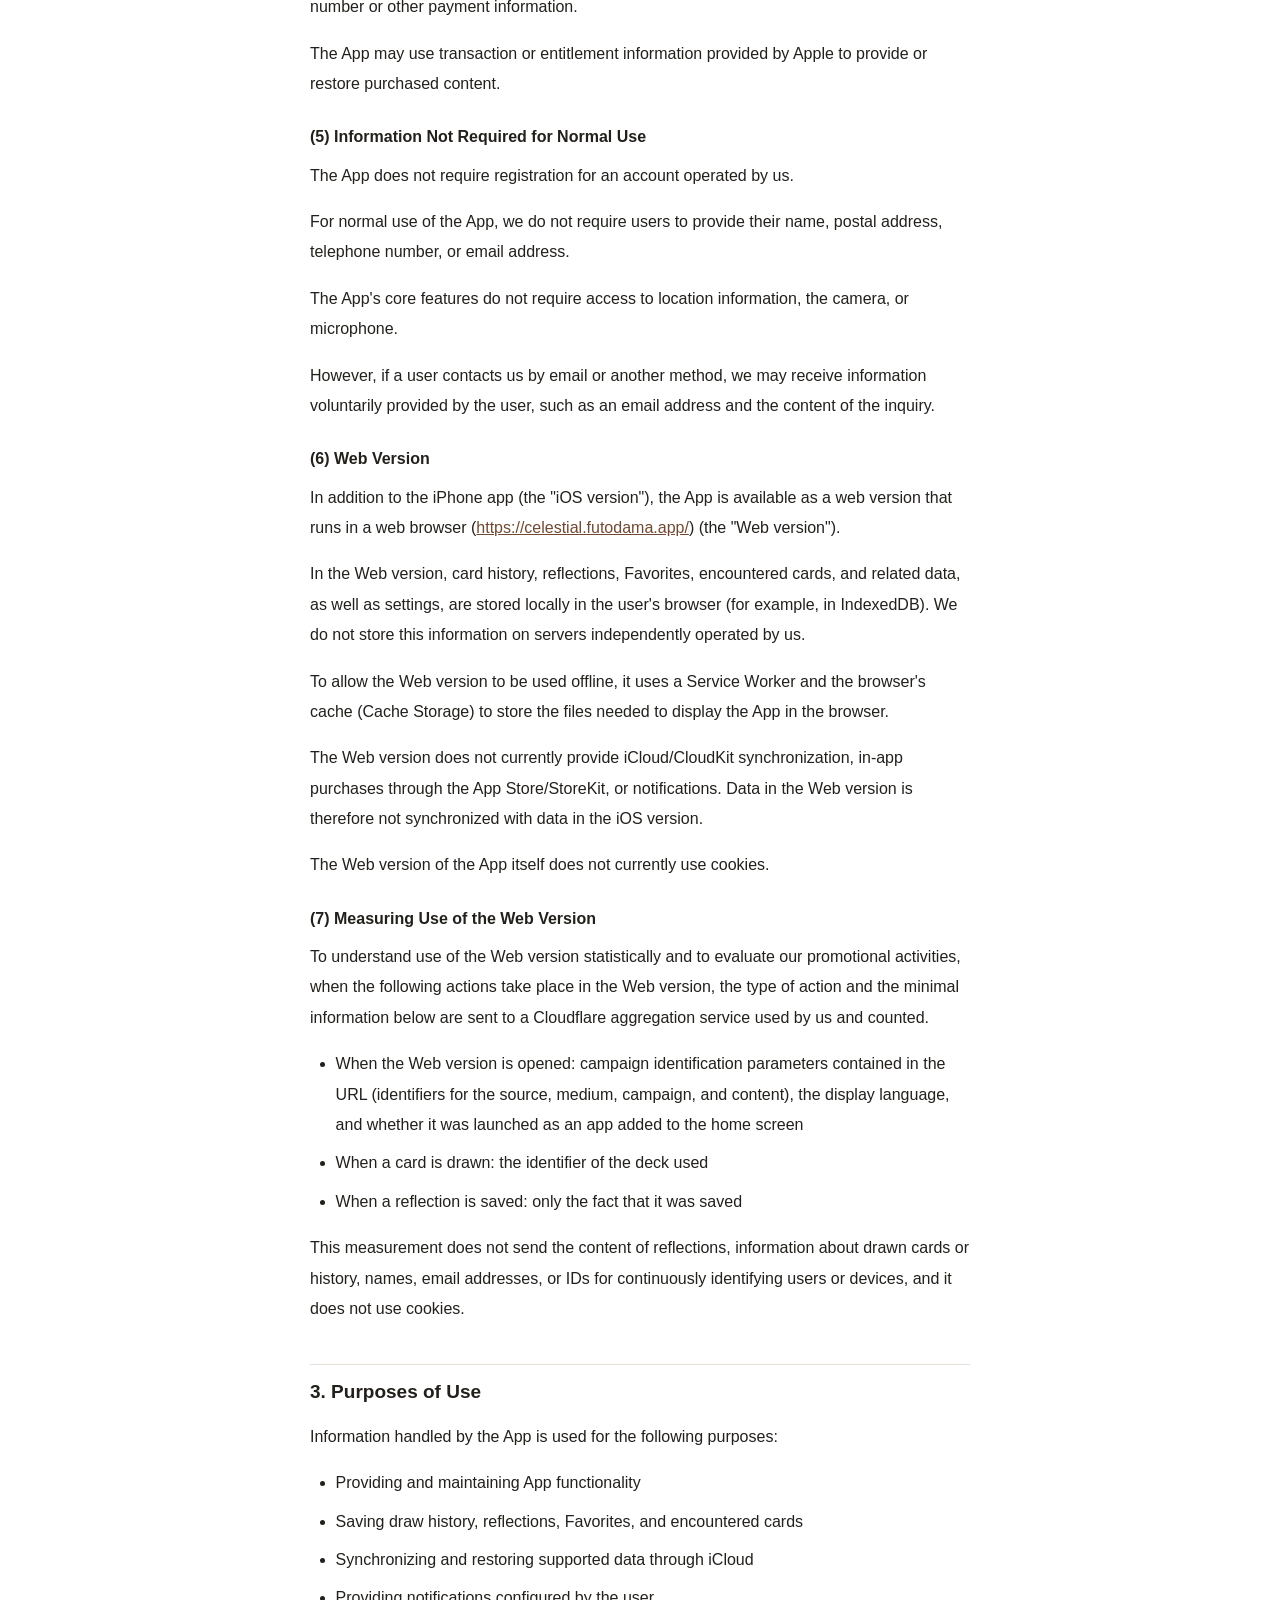
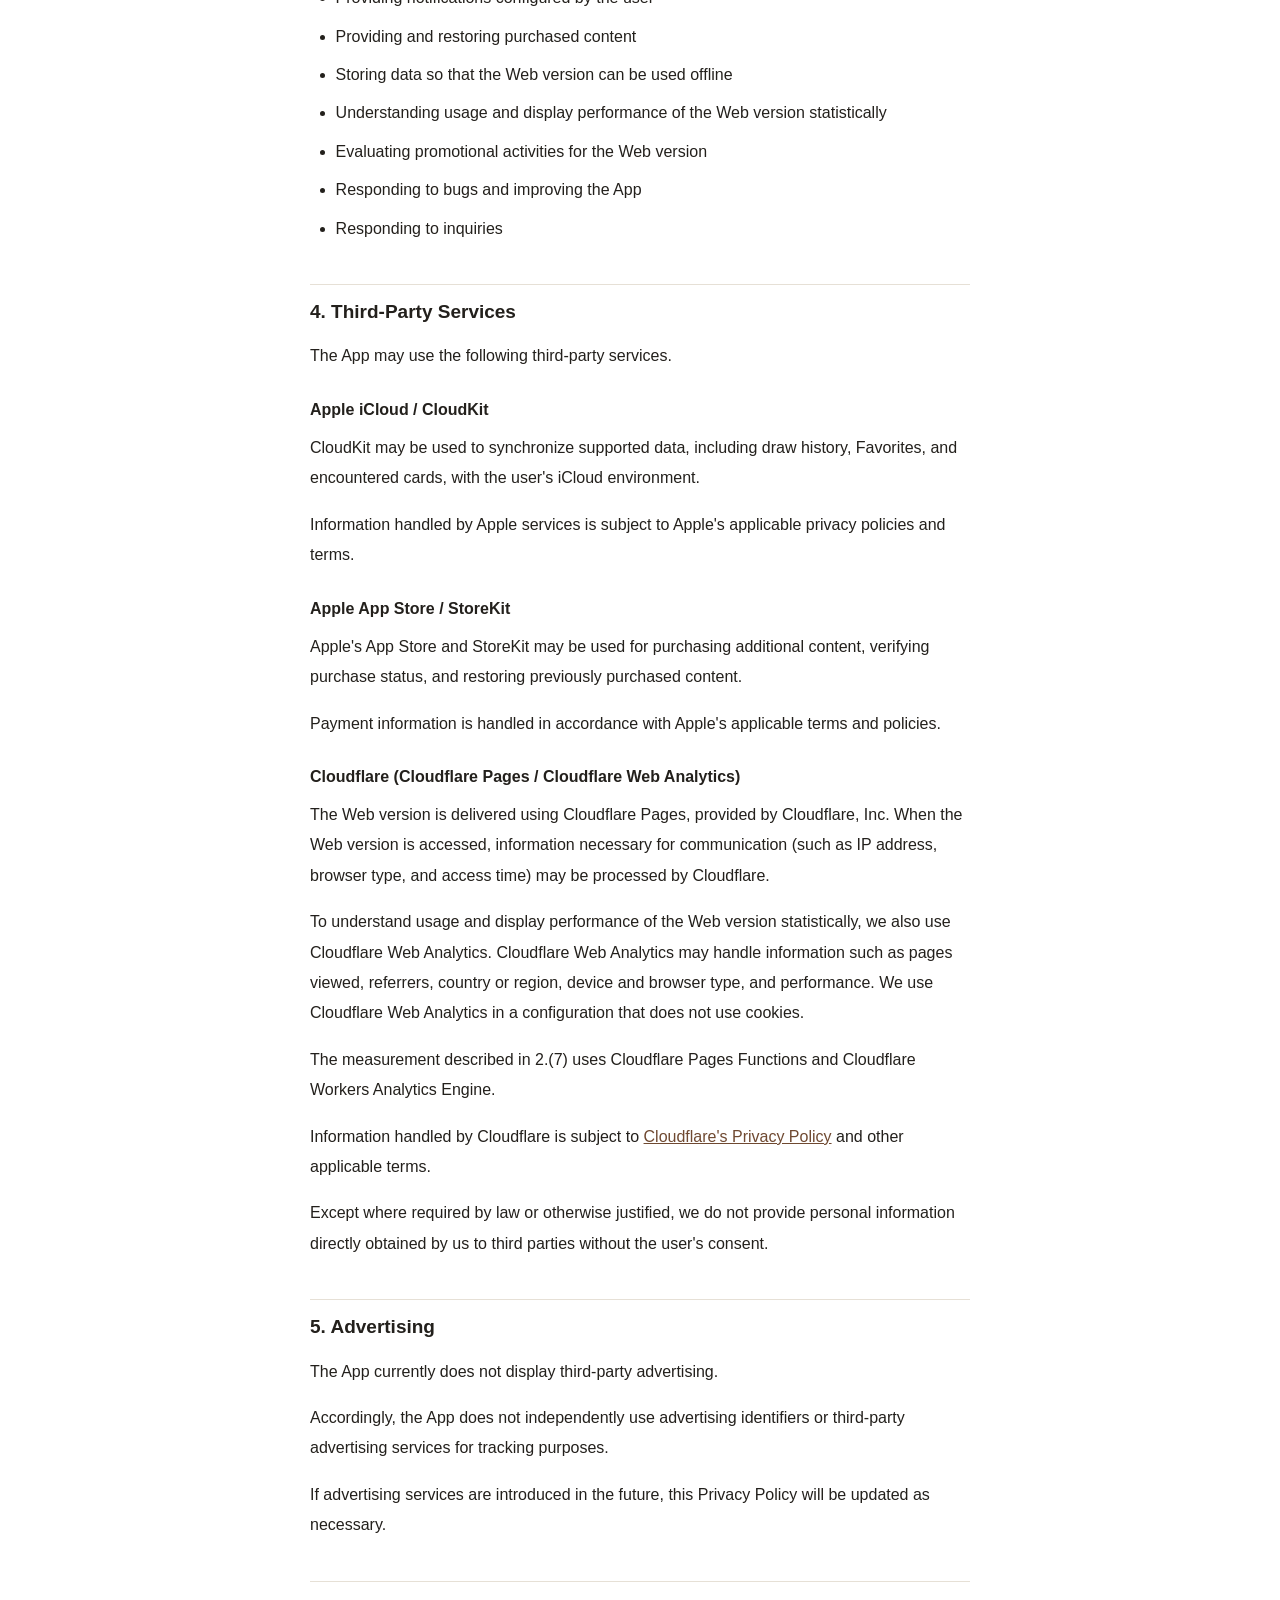
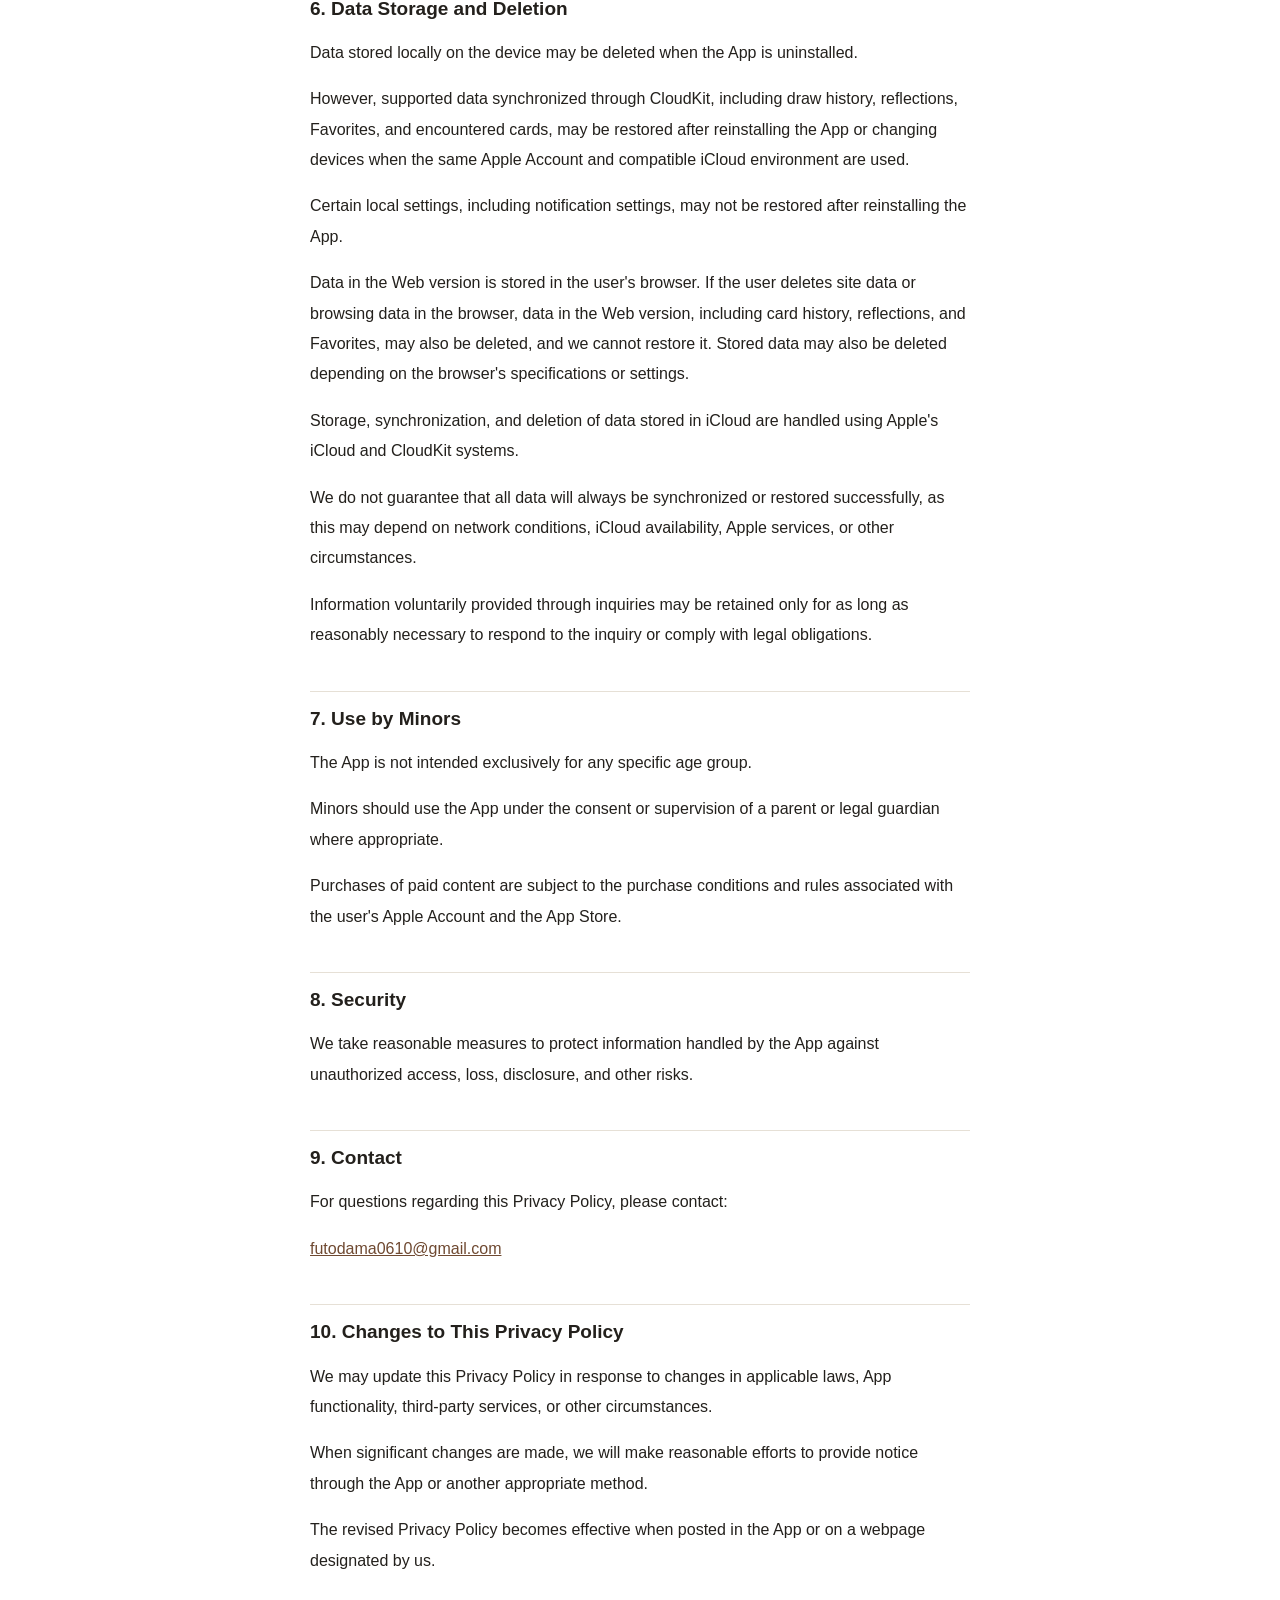
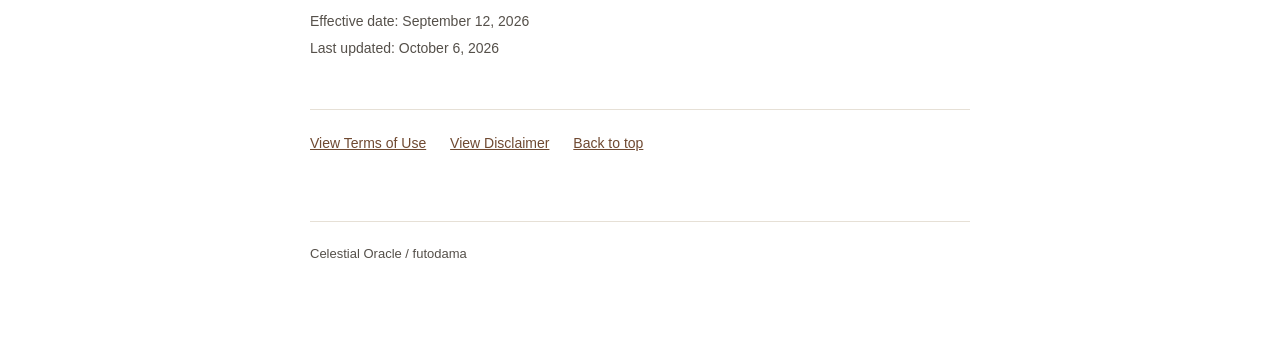
==== commit 2de5d0c8: "docs: describe campaign parameters generically in privacy policy Co-Authored-By: Claude Opus 5.5 <no" ====
--- a/en/privacy/index.html
+++ b/en/privacy/index.html
@@ -73,7 +73,7 @@
   <h3>(7) Measuring Use of the Web Version</h3>
   <p>To understand use of the Web version statistically and to evaluate our promotional activities, when the following actions take place in the Web version, the type of action and the minimal information below are sent to a Cloudflare aggregation service used by us and counted.</p>
   <ul>
-    <li>When the Web version is opened: campaign information about where the visit came from (parameters such as utm_source contained in the URL), the display language, and whether it was launched as an app added to the home screen</li>
+    <li>When the Web version is opened: campaign identification parameters contained in the URL (identifiers for the source, medium, campaign, and content), the display language, and whether it was launched as an app added to the home screen</li>
     <li>When a card is drawn: the identifier of the deck used</li>
     <li>When a reflection is saved: only the fact that it was saved</li>
   </ul>
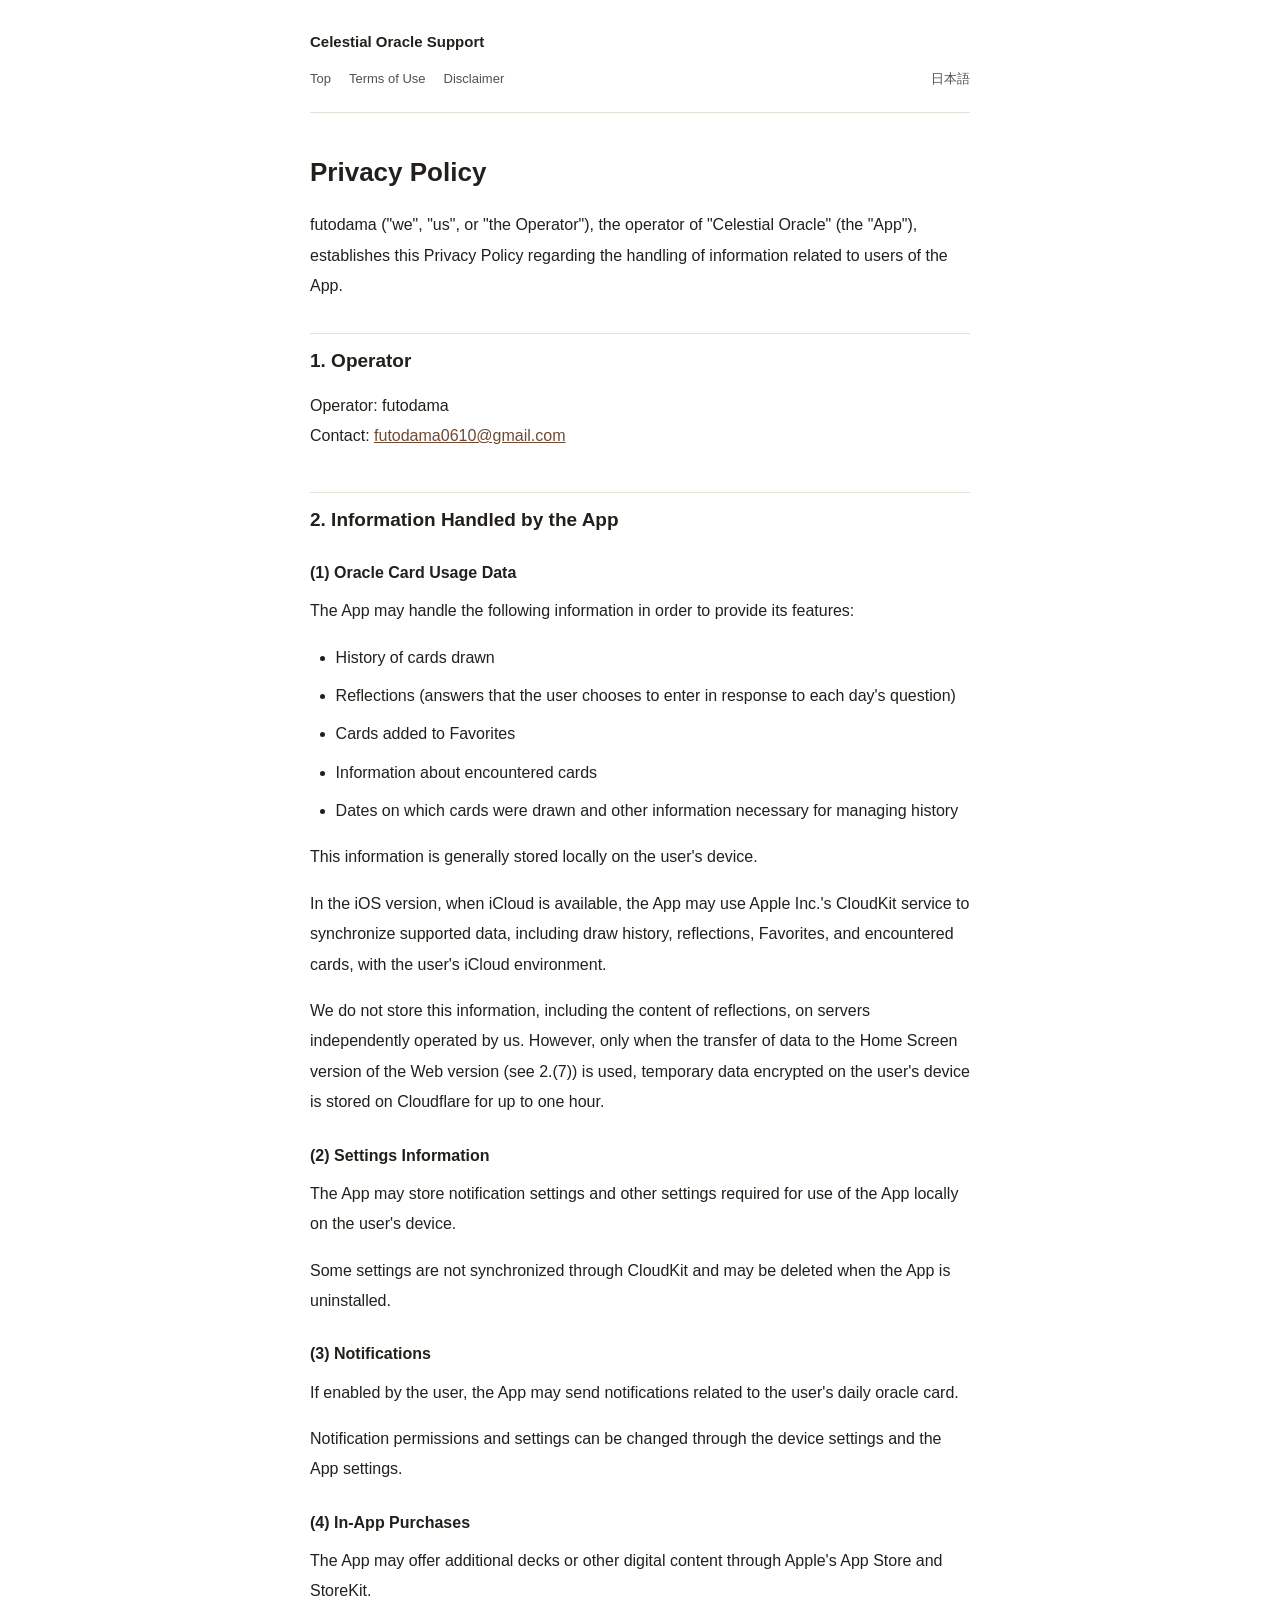
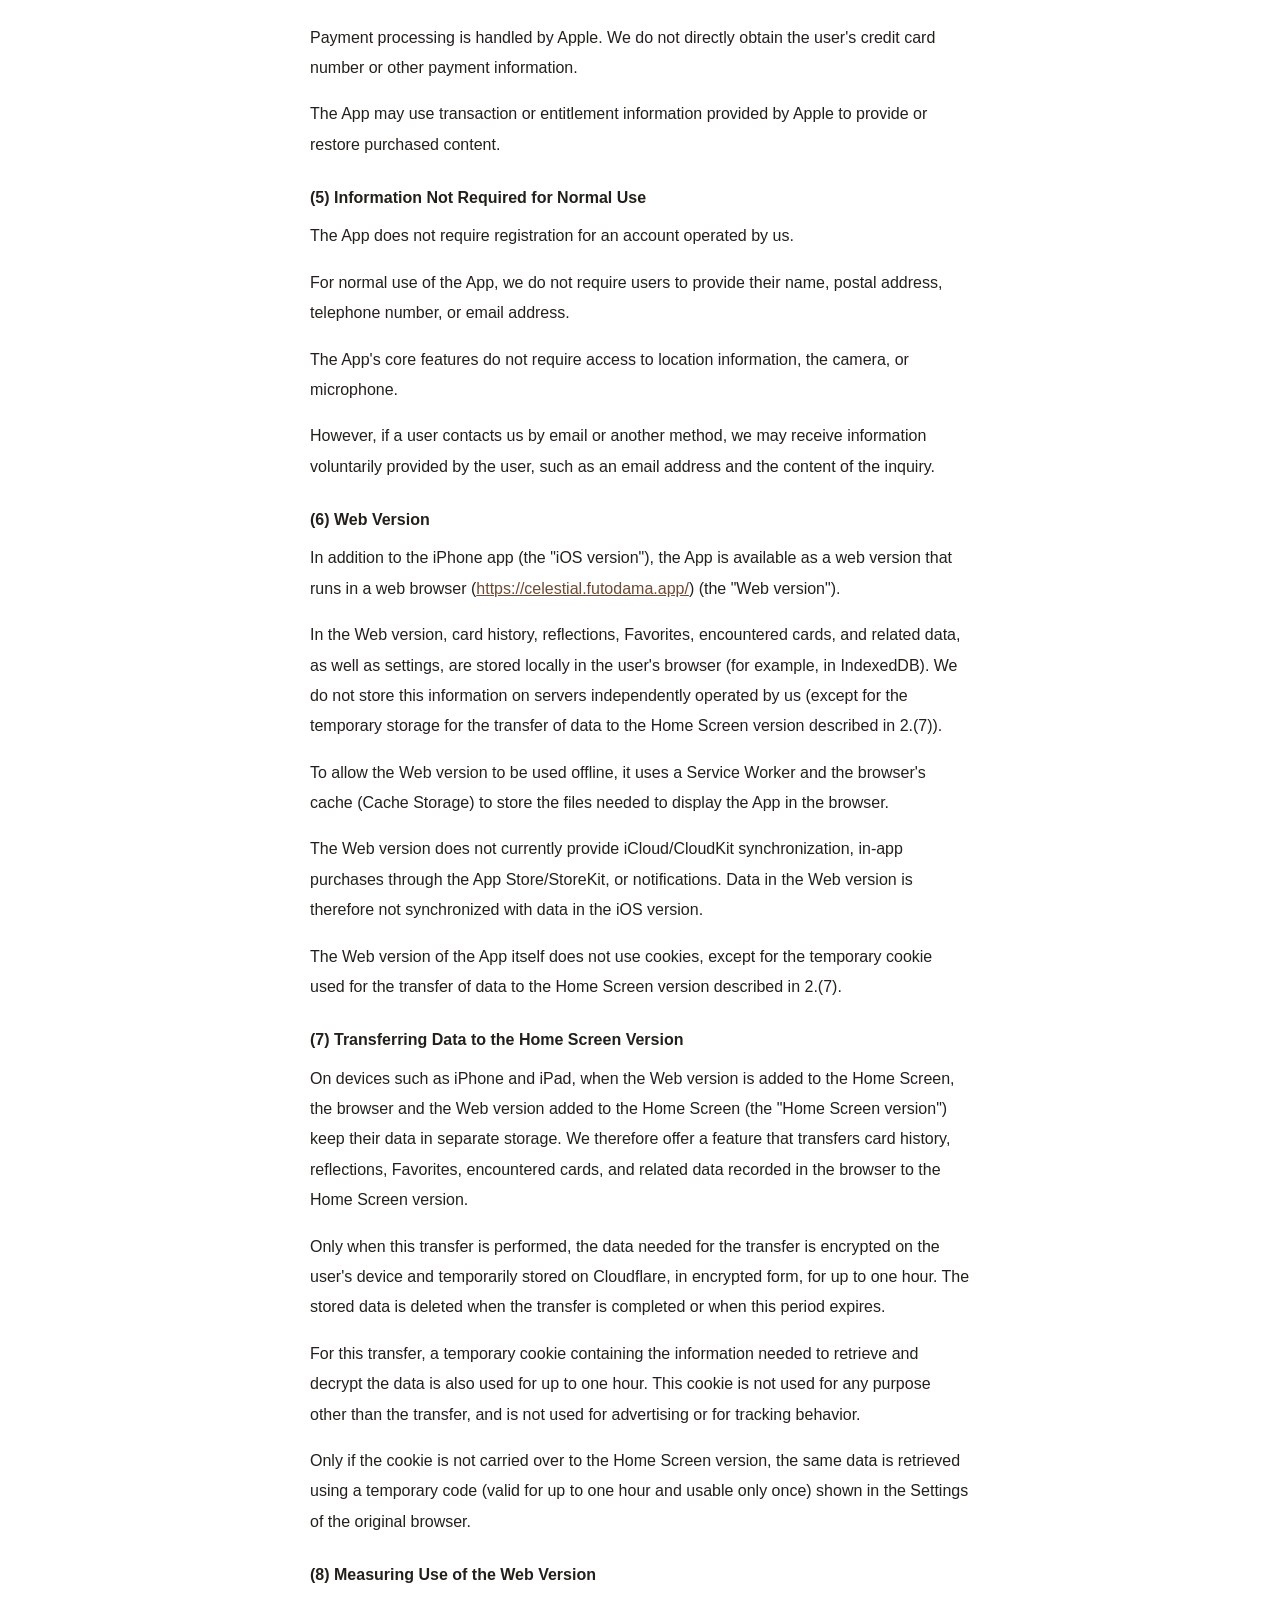
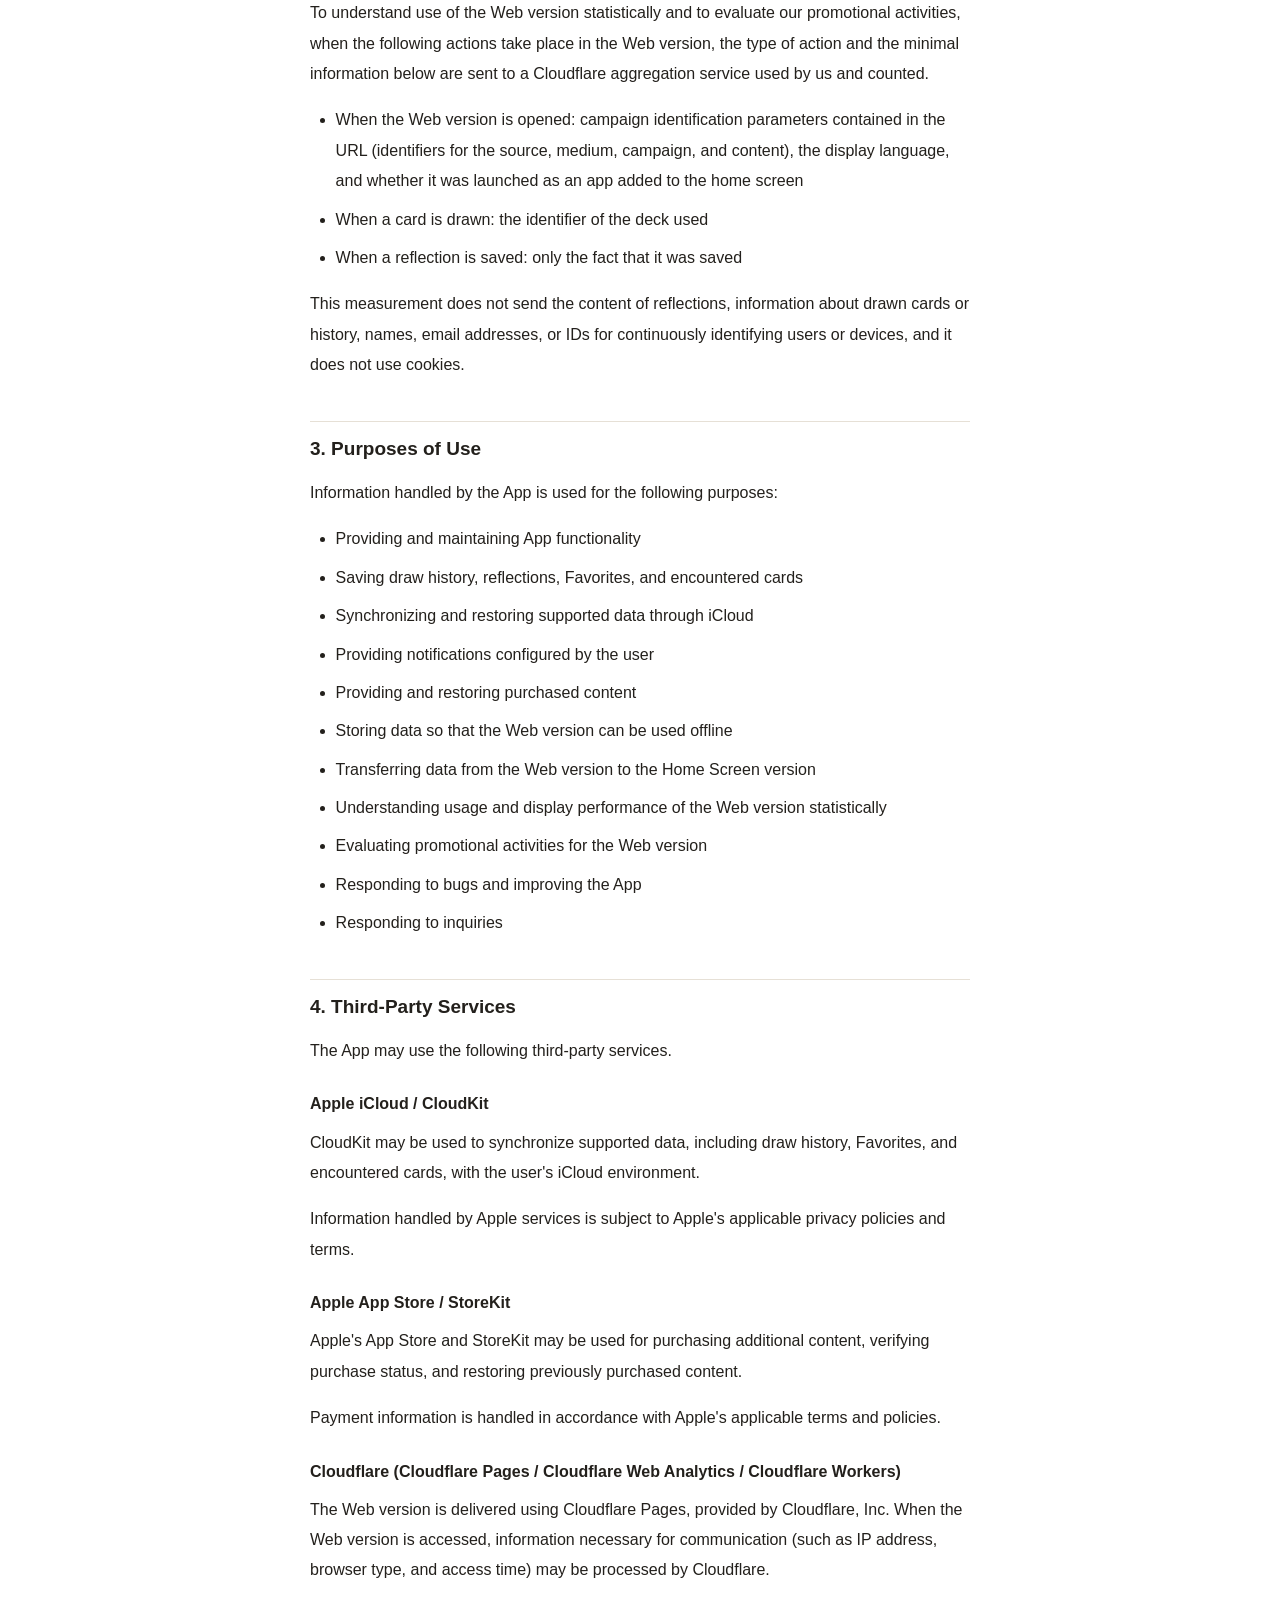
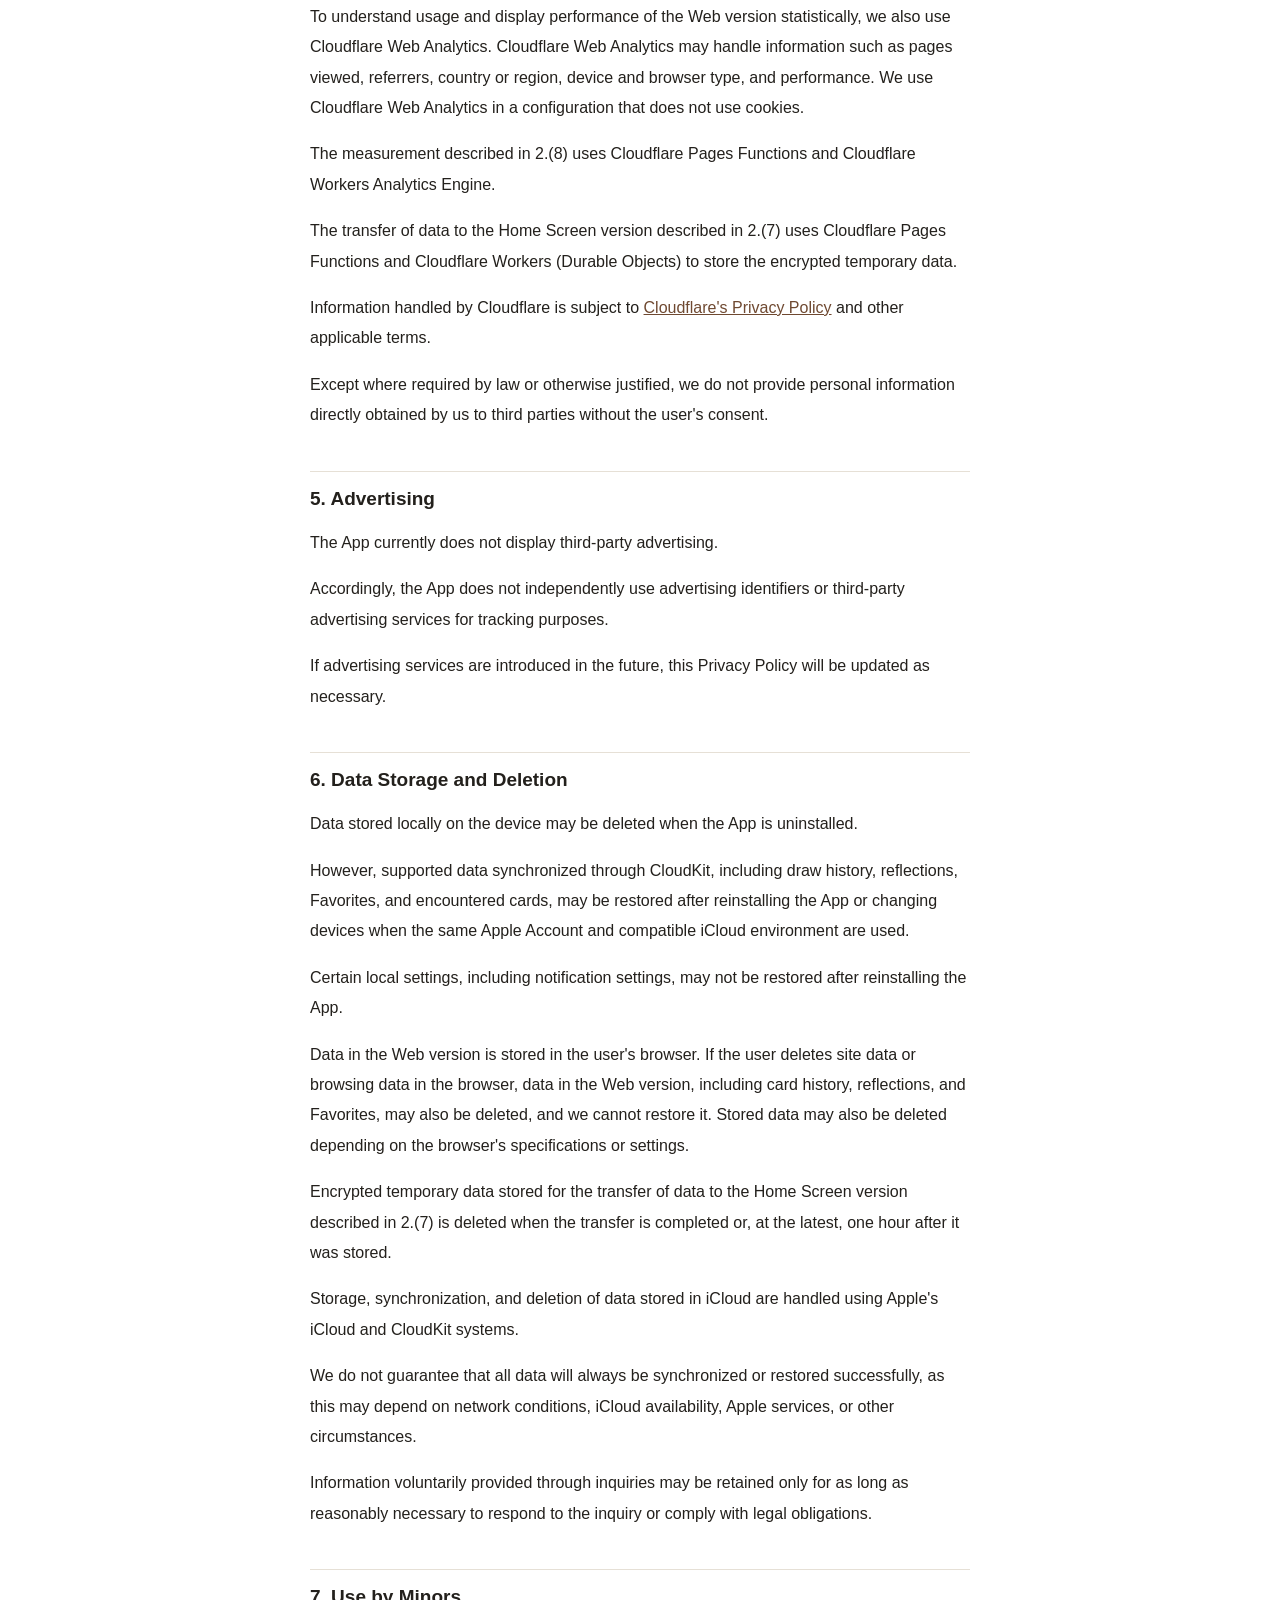
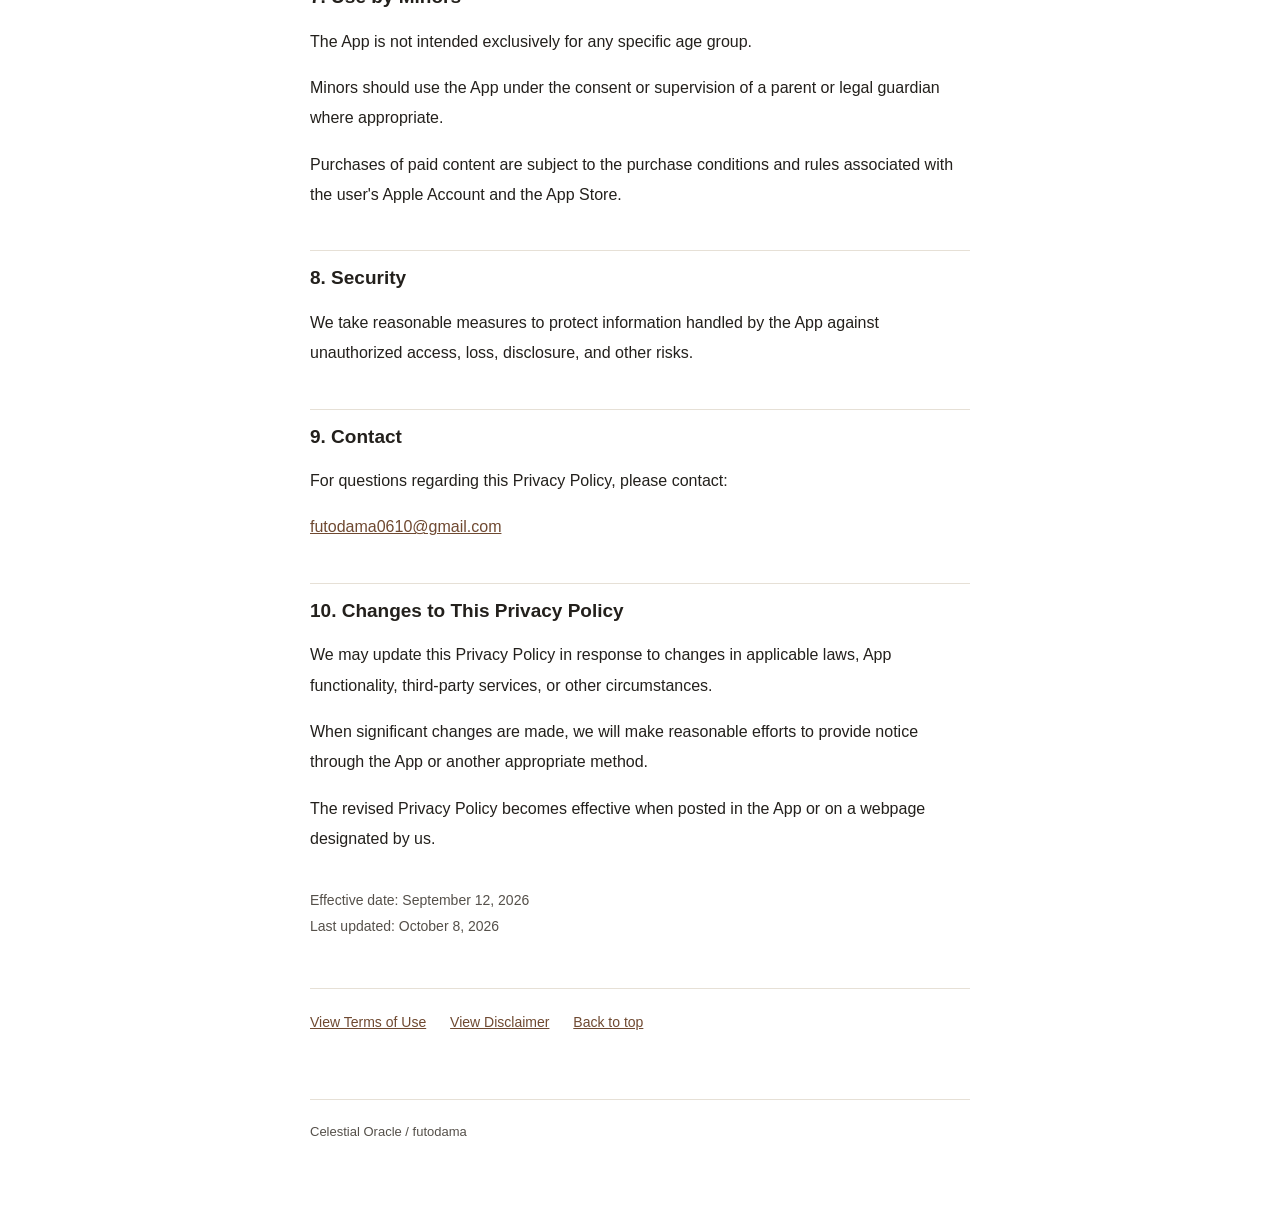
==== commit 22eb9338: "docs: describe the Home Screen data transfer in the privacy policy Adds 2.(7): encrypted on the devi" ====
--- a/en/privacy/index.html
+++ b/en/privacy/index.html
@@ -42,7 +42,7 @@
   </ul>
   <p>This information is generally stored locally on the user's device.</p>
   <p>In the iOS version, when iCloud is available, the App may use Apple Inc.'s CloudKit service to synchronize supported data, including draw history, reflections, Favorites, and encountered cards, with the user's iCloud environment.</p>
-  <p>We do not store this information, including the content of reflections, on servers independently operated by us.</p>
+  <p>We do not store this information, including the content of reflections, on servers independently operated by us. However, only when the transfer of data to the Home Screen version of the Web version (see 2.(7)) is used, temporary data encrypted on the user's device is stored on Cloudflare for up to one hour.</p>
 
   <h3>(2) Settings Information</h3>
   <p>The App may store notification settings and other settings required for use of the App locally on the user's device.</p>
@@ -65,12 +65,18 @@
 
   <h3>(6) Web Version</h3>
   <p>In addition to the iPhone app (the "iOS version"), the App is available as a web version that runs in a web browser (<a href="https://celestial.futodama.app/">https://celestial.futodama.app/</a>) (the "Web version").</p>
-  <p>In the Web version, card history, reflections, Favorites, encountered cards, and related data, as well as settings, are stored locally in the user's browser (for example, in IndexedDB). We do not store this information on servers independently operated by us.</p>
+  <p>In the Web version, card history, reflections, Favorites, encountered cards, and related data, as well as settings, are stored locally in the user's browser (for example, in IndexedDB). We do not store this information on servers independently operated by us (except for the temporary storage for the transfer of data to the Home Screen version described in 2.(7)).</p>
   <p>To allow the Web version to be used offline, it uses a Service Worker and the browser's cache (Cache Storage) to store the files needed to display the App in the browser.</p>
   <p>The Web version does not currently provide iCloud/CloudKit synchronization, in-app purchases through the App Store/StoreKit, or notifications. Data in the Web version is therefore not synchronized with data in the iOS version.</p>
-  <p>The Web version of the App itself does not currently use cookies.</p>
+  <p>The Web version of the App itself does not use cookies, except for the temporary cookie used for the transfer of data to the Home Screen version described in 2.(7).</p>
 
-  <h3>(7) Measuring Use of the Web Version</h3>
+  <h3>(7) Transferring Data to the Home Screen Version</h3>
+  <p>On devices such as iPhone and iPad, when the Web version is added to the Home Screen, the browser and the Web version added to the Home Screen (the "Home Screen version") keep their data in separate storage. We therefore offer a feature that transfers card history, reflections, Favorites, encountered cards, and related data recorded in the browser to the Home Screen version.</p>
+  <p>Only when this transfer is performed, the data needed for the transfer is encrypted on the user's device and temporarily stored on Cloudflare, in encrypted form, for up to one hour. The stored data is deleted when the transfer is completed or when this period expires.</p>
+  <p>For this transfer, a temporary cookie containing the information needed to retrieve and decrypt the data is also used for up to one hour. This cookie is not used for any purpose other than the transfer, and is not used for advertising or for tracking behavior.</p>
+  <p>Only if the cookie is not carried over to the Home Screen version, the same data is retrieved using a temporary code (valid for up to one hour and usable only once) shown in the Settings of the original browser.</p>
+
+  <h3>(8) Measuring Use of the Web Version</h3>
   <p>To understand use of the Web version statistically and to evaluate our promotional activities, when the following actions take place in the Web version, the type of action and the minimal information below are sent to a Cloudflare aggregation service used by us and counted.</p>
   <ul>
     <li>When the Web version is opened: campaign identification parameters contained in the URL (identifiers for the source, medium, campaign, and content), the display language, and whether it was launched as an app added to the home screen</li>
@@ -88,6 +94,7 @@
     <li>Providing notifications configured by the user</li>
     <li>Providing and restoring purchased content</li>
     <li>Storing data so that the Web version can be used offline</li>
+    <li>Transferring data from the Web version to the Home Screen version</li>
     <li>Understanding usage and display performance of the Web version statistically</li>
     <li>Evaluating promotional activities for the Web version</li>
     <li>Responding to bugs and improving the App</li>
@@ -105,10 +112,11 @@
   <p>Apple's App Store and StoreKit may be used for purchasing additional content, verifying purchase status, and restoring previously purchased content.</p>
   <p>Payment information is handled in accordance with Apple's applicable terms and policies.</p>
 
-  <h3>Cloudflare (Cloudflare Pages / Cloudflare Web Analytics)</h3>
+  <h3>Cloudflare (Cloudflare Pages / Cloudflare Web Analytics / Cloudflare Workers)</h3>
   <p>The Web version is delivered using Cloudflare Pages, provided by Cloudflare, Inc. When the Web version is accessed, information necessary for communication (such as IP address, browser type, and access time) may be processed by Cloudflare.</p>
   <p>To understand usage and display performance of the Web version statistically, we also use Cloudflare Web Analytics. Cloudflare Web Analytics may handle information such as pages viewed, referrers, country or region, device and browser type, and performance. We use Cloudflare Web Analytics in a configuration that does not use cookies.</p>
-  <p>The measurement described in 2.(7) uses Cloudflare Pages Functions and Cloudflare Workers Analytics Engine.</p>
+  <p>The measurement described in 2.(8) uses Cloudflare Pages Functions and Cloudflare Workers Analytics Engine.</p>
+  <p>The transfer of data to the Home Screen version described in 2.(7) uses Cloudflare Pages Functions and Cloudflare Workers (Durable Objects) to store the encrypted temporary data.</p>
   <p>Information handled by Cloudflare is subject to <a href="https://www.cloudflare.com/privacypolicy/">Cloudflare's Privacy Policy</a> and other applicable terms.</p>
 
   <p>Except where required by law or otherwise justified, we do not provide personal information directly obtained by us to third parties without the user's consent.</p>
@@ -123,6 +131,7 @@
   <p>However, supported data synchronized through CloudKit, including draw history, reflections, Favorites, and encountered cards, may be restored after reinstalling the App or changing devices when the same Apple Account and compatible iCloud environment are used.</p>
   <p>Certain local settings, including notification settings, may not be restored after reinstalling the App.</p>
   <p>Data in the Web version is stored in the user's browser. If the user deletes site data or browsing data in the browser, data in the Web version, including card history, reflections, and Favorites, may also be deleted, and we cannot restore it. Stored data may also be deleted depending on the browser's specifications or settings.</p>
+  <p>Encrypted temporary data stored for the transfer of data to the Home Screen version described in 2.(7) is deleted when the transfer is completed or, at the latest, one hour after it was stored.</p>
   <p>Storage, synchronization, and deletion of data stored in iCloud are handled using Apple's iCloud and CloudKit systems.</p>
   <p>We do not guarantee that all data will always be synchronized or restored successfully, as this may depend on network conditions, iCloud availability, Apple services, or other circumstances.</p>
   <p>Information voluntarily provided through inquiries may be retained only for as long as reasonably necessary to respond to the inquiry or comply with legal obligations.</p>
@@ -145,7 +154,7 @@
   <p>The revised Privacy Policy becomes effective when posted in the App or on a webpage designated by us.</p>
 
   <p class="updated">Effective date: September 12, 2026<br>
-  Last updated: October 6, 2026</p>
+  Last updated: October 8, 2026</p>
 
   <div class="page-links">
     <a href="../terms/">View Terms of Use</a>
